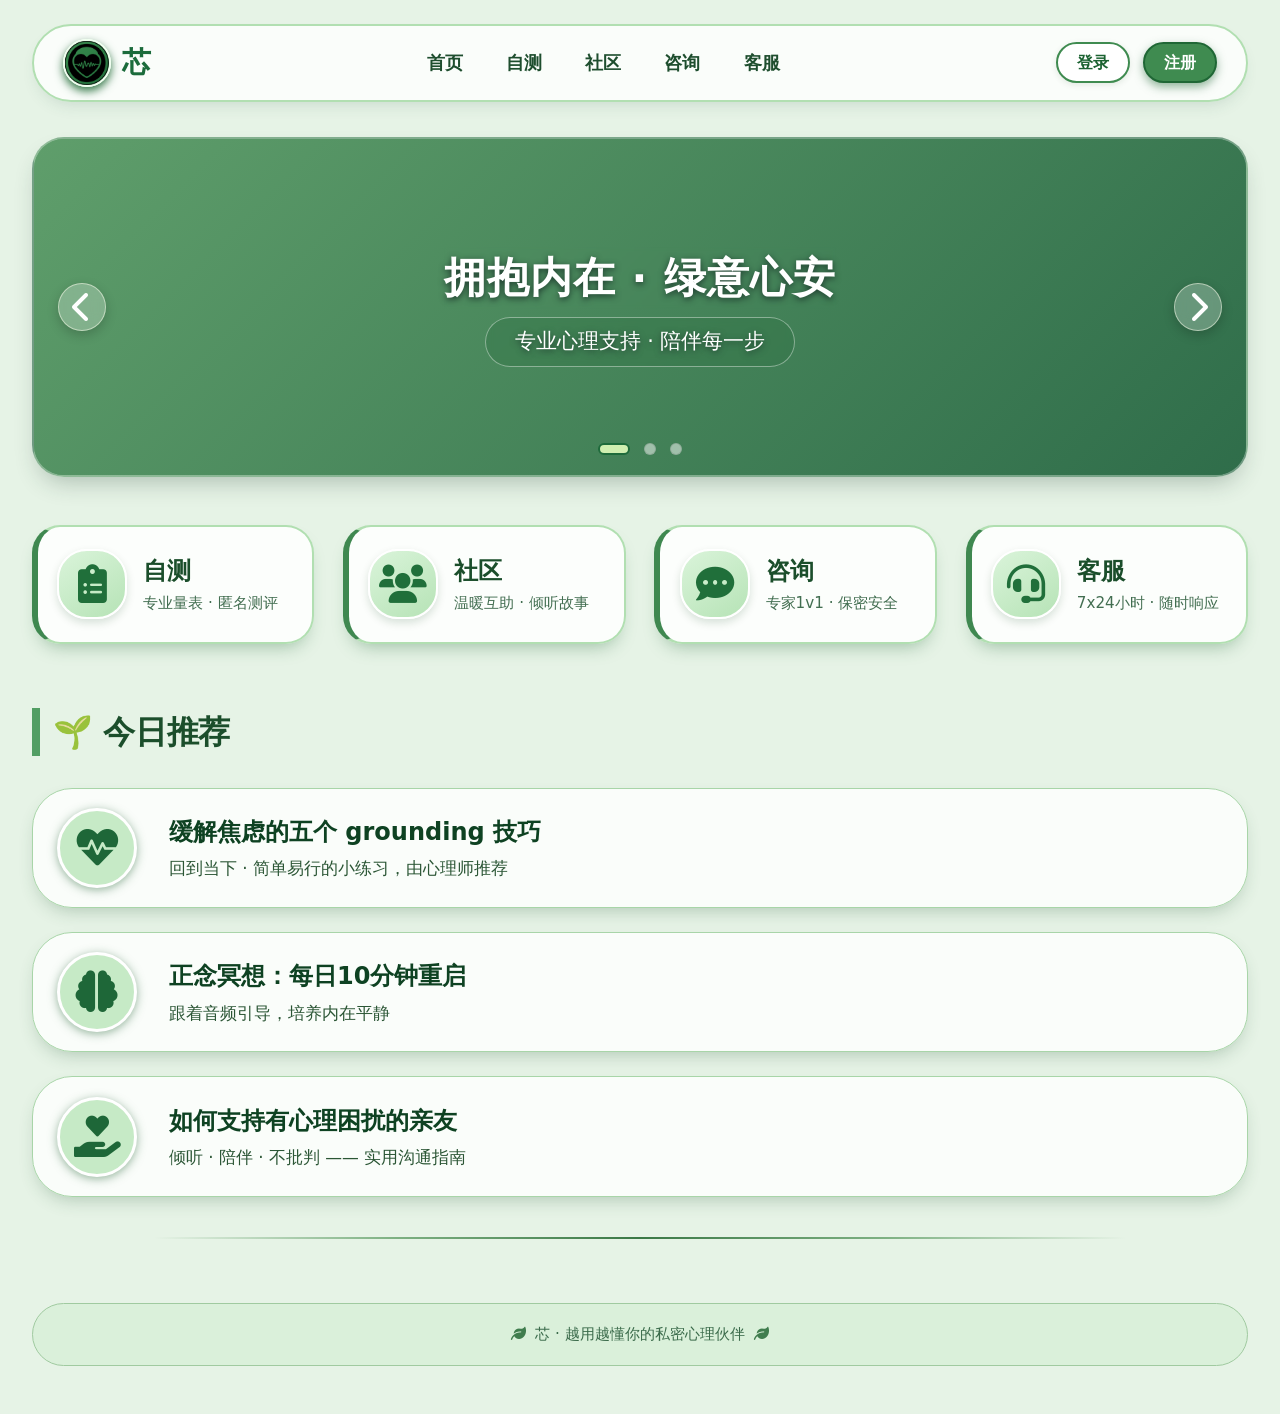
==== index.html @ 4ad2e1e2 "软编码管理主题色(css" ====
<!DOCTYPE html>
<html lang="zh">
<head>
    <meta charset="UTF-8">
    <meta name="viewport" content="width=device-width, initial-scale=1.0, maximum-scale=1.5, user-scalable=yes">
    <title>芯 · 心理 · 软编码版</title>
    <!-- Font Awesome 6 图标库 -->
    <link rel="icon" href="./icon/黑色单logo.svg" type="image/svg+xml">
    <link rel="stylesheet" href="https://cdnjs.cloudflare.com/ajax/libs/font-awesome/6.0.0-beta3/css/all.min.css">
    <style>
        /* ----- CSS 变量定义（主题色集中管理）----- */
        :root {
            /* 主色系 - 绿色主题 (所有颜色值保持原样) */
            --primary-dark: #2b6e3f;       /* 深绿 - 顶部栏背景 */
            --primary-dark-rgb: 43, 110, 63; /* 深绿 RGB 值，用于 rgba */
            --primary: #3f8b50;             /* 标准绿 - 按钮边框、左侧边框 */
            --primary-light: #b1dfb1;        /* 浅绿 - 边框、图标渐变亮色 */
            --primary-lighter: #7fb482;      /* 更浅绿 - 顶部栏边框 */
            --bg-light: #e6f3e6;             /* 背景浅绿 */
            --text-dark: #1e3a2e;            /* 深绿文字 */
            --text-medium: #1b4e2b;           /* 中深绿 - 标题等 */
            --text-light: #2e5e3e;            /* 稍浅绿 - 描述文字 */
            --accent: #3f8850;                 /* 强调色 - 卡片左边框 */
            --hover-bg: #c3e6c3;               /* 悬停背景色 */
            --hover-border: #2b7340;            /* 悬停边框 */
            --shadow-color: #2f5a4b;            /* 阴影主色 (用于阴影) */

            /* 渐变专用色 */
            --gradient-start: #3a8b4f;          /* logo 图标渐变起始 */
            --gradient-end: #206f3a;             /* logo 图标渐变结束 */
            --gradient-light-start: #daf4da;      /* 图标背景渐变起始 */
            --gradient-light-end: #b6e3b6;        /* 图标背景渐变结束 */
            --carousel-start: #5f9e6b;            /* 轮播图渐变起始 */
            --carousel-end: #2f6d4a;              /* 轮播图渐变结束 */

            /* 其他元素专用色 */
            --dot-active-bg: #d0efb1;             /* 轮播指示点激活背景 */
            --dot-active-border: #1e6b3b;          /* 轮播指示点激活边框 */
            --section-title-border: #529e64;       /* 标题左侧边框 */
            --recommend-border: #a8d5a8;           /* 推荐项边框 */
            --recommend-hover-border: #529e64;     /* 推荐项悬停边框 */
            --recommend-icon-bg: #c6eac6;          /* 推荐图标背景 */
            --recommend-icon-color: #1e6738;       /* 推荐图标颜色 */
            --footer-bg: #daf0da;                   /* 页脚背景 */
            --footer-border: #a0caa0;                /* 页脚边框 */
            --footer-text: #3b6b4b;                   /* 页脚文字 */
            --decor-mid: #7db082;                      /* 装饰线中间色 */
            --decor-dark: #3b7846;                     /* 装饰线深色 */

            /* 中性色（也可变量化，方便统一调整） */
            --white: #ffffff;
            --white-transparent: rgba(255, 255, 255, 0.8);
            --black-transparent: rgba(0, 0, 0, 0.1);
        }

        * {
            margin: 0;
            padding: 0;
            box-sizing: border-box;
            font-family: system-ui, -apple-system, 'Segoe UI', Roboto, 'Helvetica Neue', 'Noto Sans', sans-serif;
        }

        body {
            background-color: var(--bg-light);
            color: var(--text-dark);
            line-height: 1.5;
        }

        .container {
            max-width: 1280px;
            margin: 0 auto;
            padding: 1.5rem 2rem 3rem;
        }

        /* ----- 顶部栏 (深绿色) ----- */
        .top-bar {
            display: flex;
            flex-wrap: wrap;
            justify-content: space-between;
            align-items: center;
            background: var(--primary-dark);
            color: #f0ffe0;   /* 浅色文字保持不变（可定义为变量，但非必须） */
            padding: 0.5rem 1.8rem;
            border-radius: 40px;
            margin-bottom: 0.8rem;
            font-size: 0.95rem;
            border: 1px solid var(--primary-lighter);
            box-shadow: 0 4px 8px rgba(var(--primary-dark-rgb), 0.2);
        }

        .top-bar a {
            color: #f0ffe0;
            text-decoration: none;
            margin-left: 1rem;
            transition: color 0.2s;
            white-space: nowrap;
        }

        .top-bar a:hover {
            color: #ffefc0;   /* 暖色点缀保持不变 */
            text-decoration: underline;
        }

        .top-bar i {
            margin-right: 0.3rem;
            font-size: 1rem;
        }

        .top-bar .divider {
            margin: 0 0.8rem;
            color: #a8d5a8;    /* 也可提取变量，但只有一处使用，暂时保留 */
            opacity: 0.7;
        }

        .top-bar-left, .top-bar-right {
            display: flex;
            align-items: center;
            flex-wrap: wrap;
            gap: 0.2rem;
        }

        /* ----- 主站点页头 (带Logo、导航、按钮) ----- */
        .site-header {
            display: flex;
            flex-wrap: wrap;
            align-items: center;
            justify-content: space-between;
            background: var(--white-transparent);
            backdrop-filter: blur(10px);
            -webkit-backdrop-filter: blur(10px);
            padding: 0.8rem 1.8rem;
            border-radius: 60px;
            margin-bottom: 2.2rem;
            border: 2px solid var(--primary-light);
            box-shadow: 0 8px 18px -8px rgba(47, 90, 75, 0.2); /* 手动调整近似值，也可用变量，但较复杂 */
        }

        .logo-area {
            display: flex;
            align-items: center;
            gap: 0.4rem;
            font-size: 1.8rem;
            font-weight: 700;
            color: #1b6b3b;   /* 深绿，可以提取但只有一处，暂时保留 */
            text-decoration: none;
        }

        .logo-icon {
            background: linear-gradient(145deg, var(--gradient-start), var(--gradient-end));
            color: var(--white);
            width: 48px;
            height: 48px;
            border-radius: 50%;
            display: flex;
            align-items: center;
            justify-content: center;
            font-size: 2rem;
            box-shadow: 0 4px 10px #2d7241; /* 阴影颜色独立，保留 */
            border: 2px solid #efffef;        /* 浅绿边框，保留 */
        }

        .logo-text {
            letter-spacing: -0.5px;
            margin-left: 5px;
        }

        .main-nav ul {
            display: flex;
            flex-wrap: wrap;
            gap: 0.6rem 1.5rem;
            list-style: none;
            align-items: center;
        }

        .main-nav a {
            text-decoration: none;
            color: #1e4e2e;    /* 深绿文字，可提取但独立 */
            font-weight: 600;
            font-size: 1.15rem;
            padding: 0.3rem 0.6rem;
            border-radius: 30px;
            transition: all 0.2s;
            white-space: nowrap;
        }

        .main-nav a:hover {
            background-color: var(--hover-bg);
            color: #0c3b1f;    /* 更深绿，保留 */
        }

        .auth-buttons {
            display: flex;
            gap: 0.8rem;
            align-items: center;
        }

        .btn-login {
            background-color: var(--white);
            border: 2px solid var(--primary);
            color: #1b6231;   /* 深绿文字 */
            padding: 0.4rem 1.2rem;
            border-radius: 40px;
            font-weight: 600;
            font-size: 1rem;
            transition: 0.15s;
            text-decoration: none;
            white-space: nowrap;
            box-shadow: 0 2px 6px rgba(0,60,0,0.1);
        }

        .btn-login:hover {
            background-color: #ebffeb;  /* 极浅绿，保留 */
            border-color: #206f3a;       /* 深绿边框 */
            transform: scale(1.02);
        }

        .btn-signup {
            background-color: var(--primary);
            border: 2px solid #1f6735;   /* 深绿边框 */
            color: var(--white);
            padding: 0.4rem 1.2rem;
            border-radius: 40px;
            font-weight: 600;
            font-size: 1rem;
            transition: 0.15s;
            text-decoration: none;
            white-space: nowrap;
            box-shadow: 0 4px 10px rgba(37, 107, 57, 0.5);
        }

        .btn-signup:hover {
            background-color: #479e5d;   /* 稍亮绿 */
            border-color: #125a28;        /* 更深绿 */
        }

        /* ----- 轮播图 ----- */
        .carousel {
            position: relative;
            width: 100%;
            height: 340px;
            background: linear-gradient(135deg, var(--carousel-start), var(--carousel-end));
            border-radius: 32px;
            overflow: hidden;
            box-shadow: 0 12px 24px -8px rgba(30, 58, 46, 0.3);
            margin-bottom: 3rem;
            border: 2px solid rgba(255, 255, 255, 0.3);
        }

        .carousel-slide {
            display: flex;
            flex-direction: column;
            align-items: center;
            justify-content: center;
            height: 100%;
            color: var(--white);
            text-shadow: 0 2px 6px var(--text-dark);
            padding: 2rem;
            background: radial-gradient(circle at 20% 40%, rgba(255,255,240,0.15) 0%, transparent 50%);
        }

        .carousel-slide h2 {
            font-size: 2.6rem;
            font-weight: 600;
            letter-spacing: 1px;
            margin-bottom: 0.5rem;
            backdrop-filter: blur(2px);
        }

        .carousel-slide p {
            font-size: 1.3rem;
            max-width: 70%;
            text-align: center;
            background-color: rgba(var(--primary-dark-rgb), 0.3);
            padding: 0.5rem 1.8rem;
            border-radius: 60px;
            backdrop-filter: blur(4px);
            border: 1px solid rgba(255, 255, 255, 0.4);
        }

        .carousel-arrow {
            position: absolute;
            top: 50%;
            transform: translateY(-50%);
            width: 48px;
            height: 48px;
            background-color: rgba(255, 255, 255, 0.25);
            backdrop-filter: blur(8px);
            border-radius: 50%;
            display: flex;
            align-items: center;
            justify-content: center;
            font-size: 2rem;
            color: var(--white);
            cursor: pointer;
            border: 1px solid rgba(255,255,240,0.5);
            transition: 0.2s;
            box-shadow: 0 4px 12px rgba(0, 0, 0, 0.2);
            z-index: 5;
        }

        .carousel-arrow-left { left: 24px; }
        .carousel-arrow-right { right: 24px; }

        .carousel-dots {
            position: absolute;
            bottom: 20px;
            left: 50%;
            transform: translateX(-50%);
            display: flex;
            gap: 14px;
            z-index: 5;
        }

        .dot {
            width: 12px;
            height: 12px;
            background-color: rgba(255, 255, 255, 0.5);
            border-radius: 20px;
            transition: 0.2s;
            border: 1px solid var(--black-transparent);
        }

        .dot.active {
            background-color: var(--white);
            width: 32px;
            background-color: var(--dot-active-bg);
            border: 2px solid var(--dot-active-border);
        }

        /* ----- 四大功能模块 ----- */
        .modules-grid {
            display: grid;
            grid-template-columns: repeat(4, 1fr);
            gap: 1.8rem;
            margin: 2.8rem 0 4rem;
        }

        .module-card {
            display: flex;
            align-items: center;
            background-color: rgba(255, 255, 255, 0.85); /* 近似 #ffffffda */
            backdrop-filter: blur(2px);
            padding: 1.4rem 1rem 1.4rem 1.2rem;
            border-radius: 28px;
            text-decoration: none;
            color: var(--text-dark);
            border: 2px solid var(--primary-light);
            box-shadow: 0 10px 18px -8px rgba(var(--primary-dark-rgb), 0.4);
            transition: all 0.2s ease;
            height: 100%;
            border-left: 6px solid var(--accent);
        }

        .module-card:hover {
            transform: translateY(-4px);
            background-color: var(--white);
            border-color: var(--hover-border);
            box-shadow: 0 20px 25px -10px rgba(35, 80, 58, 0.8);
        }

        .module-icon {
            flex-shrink: 0;
            width: 70px;
            height: 70px;
            background: linear-gradient(145deg, var(--gradient-light-start), var(--gradient-light-end));
            border-radius: 30px;
            display: flex;
            align-items: center;
            justify-content: center;
            margin-right: 1rem;
            font-size: 2.4rem;
            color: var(--gradient-end);
            border: 2px solid var(--white);
            box-shadow: 0 4px 8px rgba(0, 60, 20, 0.15);
        }

        .module-text h3 {
            font-size: 1.5rem;
            font-weight: 700;
            margin-bottom: 0.2rem;
            color: var(--text-medium);
        }

        .module-text p {
            font-size: 0.95rem;
            color: var(--text-light);
            opacity: 0.9;
            font-weight: 500;
        }

        /* ----- 推荐内容区域 ----- */
        .recommend-section {
            margin-top: 3.5rem;
        }

        .section-title {
            font-size: 2rem;
            font-weight: 600;
            color: var(--text-medium);
            padding-left: 0.8rem;
            border-left: 8px solid var(--section-title-border);
            margin-bottom: 2rem;
            letter-spacing: -0.3px;
        }

        .recommend-list {
            display: flex;
            flex-direction: column;
            gap: 1.5rem;
        }

        .recommend-item {
            display: flex;
            align-items: center;
            background: rgba(255, 255, 255, 0.8);
            backdrop-filter: blur(4px);
            border-radius: 40px;
            padding: 1.2rem 2rem 1.2rem 1.5rem;
            border: 1px solid var(--recommend-border);
            box-shadow: 0 8px 18px -6px rgba(43, 93, 59, 0.3);
            transition: 0.15s;
            cursor: default;
        }

        .recommend-item:hover {
            background: var(--white);
            border-color: var(--recommend-hover-border);
            box-shadow: 0 12px 22px -8px rgba(37, 99, 59, 0.5);
        }

        .recommend-icon {
            flex-shrink: 0;
            width: 80px;
            height: 80px;
            background: var(--recommend-icon-bg);
            border-radius: 40px;
            display: flex;
            align-items: center;
            justify-content: center;
            margin-right: 2rem;
            font-size: 2.6rem;
            color: var(--recommend-icon-color);
            border: 3px solid var(--white);
            box-shadow: 0 2px 10px rgba(46, 107, 62, 0.5);
        }

        .recommend-content {
            flex: 1;
        }

        .recommend-content h4 {
            font-size: 1.5rem;
            font-weight: 650;
            color: #0e4222;   /* 深绿，可提取但仅此处，保留 */
            margin-bottom: 0.4rem;
        }

        .recommend-content p {
            font-size: 1.05rem;
            color: #2b5635;   /* 中绿，保留 */
            max-width: 800px;
        }

        .green-decor {
            height: 2px;
            background: linear-gradient(90deg, transparent, var(--decor-mid), var(--decor-dark), var(--decor-mid), transparent);
            width: 80%;
            margin: 2.5rem auto 1rem;
            border-radius: 4px;
        }

        .footer-note {
            margin-top: 4rem;
            text-align: center;
            color: var(--footer-text);
            font-weight: 500;
            background: var(--footer-bg);
            padding: 1.2rem;
            border-radius: 60px;
            font-size: 0.95rem;
            border: 1px solid var(--footer-border);
        }

        .footer-note i {
            color: #407d4e;   /* 中绿，保留 */
            margin: 0 4px;
        }

        /* 轮播图多图切换样式（变量化） */
        .carousel {
            position: relative;
            width: 100%;
            height: 340px;
            border-radius: 32px;
            overflow: hidden;
            box-shadow: 0 12px 24px -8px rgba(30, 58, 46, 0.3);
            margin-bottom: 3rem;
            border: 2px solid rgba(255, 255, 255, 0.3);
        }

        .carousel-slides {
            position: relative;
            width: 100%;
            height: 100%;
        }

        .carousel-slide {
            position: absolute;
            top: 0;
            left: 0;
            width: 100%;
            height: 100%;
            opacity: 0;
            visibility: hidden;
            transition: opacity 0.6s ease-in-out, visibility 0.6s;
            display: flex;
            flex-direction: column;
            align-items: center;
            justify-content: center;
            color: var(--white);
            text-shadow: 0 2px 6px var(--text-dark);
            padding: 2rem;
            background: radial-gradient(circle at 20% 40%, rgba(255,255,240,0.15) 0%, transparent 50%);
            background: linear-gradient(135deg, var(--carousel-start), var(--carousel-end));
        }

        .carousel-slide.active {
            opacity: 1;
            visibility: visible;
            z-index: 1;
        }

        .carousel-arrow, .carousel-dots {
            z-index: 10;
        }

        /* 响应式调整（不变） */
        @media (max-width: 1000px) {
            .modules-grid {
                grid-template-columns: repeat(2, 1fr);
            }
            .carousel-slide h2 {
                font-size: 2.2rem;
            }
            .site-header {
                flex-direction: column;
                align-items: stretch;
                gap: 0.8rem;
            }
            .logo-area {
                justify-content: center;
            }
            .main-nav ul {
                justify-content: center;
            }
            .auth-buttons {
                justify-content: center;
            }
        }

        @media (max-width: 700px) {
            .top-bar {
                flex-direction: column;
                gap: 0.5rem;
                text-align: center;
                padding: 0.8rem 1rem;
            }
            .top-bar-left, .top-bar-right {
                justify-content: center;
            }
            .top-bar a {
                margin: 0 0.5rem;
            }
        }

        @media (max-width: 650px) {
            .container {
                padding: 1rem 1rem 2rem;
            }
            .modules-grid {
                grid-template-columns: 1fr;
            }
            .carousel {
                height: 260px;
            }
            .carousel-slide h2 {
                font-size: 1.8rem;
            }
            .carousel-slide p {
                font-size: 1rem;
                max-width: 90%;
            }
            .carousel-arrow {
                width: 36px;
                height: 36px;
                font-size: 1.5rem;
            }
            .recommend-item {
                flex-direction: column;
                text-align: center;
                padding: 1.8rem 1rem;
            }
            .recommend-icon {
                margin-right: 0;
                margin-bottom: 1rem;
            }
            .module-card {
                padding: 1rem;
            }
            .module-icon {
                width: 60px;
                height: 60px;
                font-size: 2rem;
            }
        }
    </style>
</head>
<body>
    <div class="container">
        <!-- 主站点页头 (Logo、导航、登录) -->
        <header class="site-header">
            <a href="#" class="logo-area">
                <span class="logo-icon">
                    <img src="./icon/黑色单logo.svg" alt="芯·心理 Logo" style="width: 100%; height: 100%; object-fit: contain;">
                </span>
                <span class="logo-text">芯</span>
            </a>
            <nav class="main-nav">
                <ul>
                    <li><a href="#">首页</a></li>
                    <li><a href="#">自测</a></li>
                    <li><a href="#">社区</a></li>
                    <li><a href="#">咨询</a></li>
                    <li><a href="#">客服</a></li>
                </ul>
            </nav>
            <div class="auth-buttons">
                <a href="auth.html?mode=login" class="btn-login">登录</a>
                <a href="auth.html?mode=register" class="btn-signup">注册</a>
            </div>
        </header>

        <!-- 轮播图区域 -->
        <section class="carousel" aria-label="心理健康轮播图">
            <div class="carousel-arrow carousel-arrow-left" id="prevSlide">
                <i class="fas fa-chevron-left"></i>
            </div>
            <div class="carousel-arrow carousel-arrow-right" id="nextSlide">
                <i class="fas fa-chevron-right"></i>
            </div>

            <div class="carousel-slides">
                <div class="carousel-slide active">
                    <h2>拥抱内在 · 绿意心安</h2>
                    <p>专业心理支持 · 陪伴每一步</p>
                </div>
                <div class="carousel-slide">
                    <h2>倾听内心声音</h2>
                    <p>从这里开始自我关怀</p>
                </div>
                <div class="carousel-slide">
                    <h2>24小时陪伴</h2>
                    <p>心理热线 · 随时守候</p>
                </div>
            </div>

            <div class="carousel-dots">
                <span class="dot active" data-index="0"></span>
                <span class="dot" data-index="1"></span>
                <span class="dot" data-index="2"></span>
            </div>
        </section>

        <!-- 四大功能模块 -->
        <section class="modules-grid" aria-label="主要功能模块">
            <a href="#" class="module-card" aria-label="心理自测">
                <div class="module-icon"><i class="fas fa-clipboard-list"></i></div>
                <div class="module-text">
                    <h3>自测</h3>
                    <p>专业量表 · 匿名测评</p>
                </div>
            </a>
            <a href="community.html" class="module-card" aria-label="交流社区">
                <div class="module-icon"><i class="fas fa-users"></i></div>
                <div class="module-text">
                    <h3>社区</h3>
                    <p>温暖互助 · 倾听故事</p>
                </div>
            </a>
            <a href="consult.html" class="module-card" aria-label="心理咨询">
                <div class="module-icon"><i class="fas fa-comment-dots"></i></div>
                <div class="module-text">
                    <h3>咨询</h3>
                    <p>专家1v1 · 保密安全</p>
                </div>
            </a>
            <a href="#" class="module-card" aria-label="在线客服">
                <div class="module-icon"><i class="fas fa-headset"></i></div>
                <div class="module-text">
                    <h3>客服</h3>
                    <p>7x24小时 · 随时响应</p>
                </div>
            </a>
        </section>

        <!-- 推荐内容区域 -->
        <section class="recommend-section">
            <h2 class="section-title">🌱 今日推荐</h2>
            <div class="recommend-list">
                <div class="recommend-item">
                    <div class="recommend-icon"><i class="fas fa-heart-pulse"></i></div>
                    <div class="recommend-content">
                        <h4>缓解焦虑的五个 grounding 技巧</h4>
                        <p>回到当下 · 简单易行的小练习，由心理师推荐</p>
                    </div>
                </div>
                <div class="recommend-item">
                    <div class="recommend-icon"><i class="fas fa-brain"></i></div>
                    <div class="recommend-content">
                        <h4>正念冥想：每日10分钟重启</h4>
                        <p>跟着音频引导，培养内在平静</p>
                    </div>
                </div>
                <div class="recommend-item">
                    <div class="recommend-icon"><i class="fas fa-hand-holding-heart"></i></div>
                    <div class="recommend-content">
                        <h4>如何支持有心理困扰的亲友</h4>
                        <p>倾听 · 陪伴 · 不批判 —— 实用沟通指南</p>
                    </div>
                </div>
            </div>
        </section>
        <div class="green-decor"></div>
        <footer class="footer-note">
            <i class="fas fa-leaf"></i> 芯 · 越用越懂你的私密心理伙伴 <i class="fas fa-leaf"></i>
        </footer>
    </div>

    <!-- 轮播交互 JavaScript (保持不变) -->
    <script>
        (function() {
            const slides = document.querySelectorAll('.carousel-slide');
            const dots = document.querySelectorAll('.dot');
            const prevBtn = document.getElementById('prevSlide');
            const nextBtn = document.getElementById('nextSlide');
            let currentIndex = 0;
            let intervalId;

            function showSlide(index) {
                if (index < 0) index = slides.length - 1;
                if (index >= slides.length) index = 0;

                slides.forEach((slide, i) => {
                    slide.classList.toggle('active', i === index);
                });
                dots.forEach((dot, i) => {
                    dot.classList.toggle('active', i === index);
                });
                currentIndex = index;
            }

            function nextSlide() {
                showSlide(currentIndex + 1);
            }

            function prevSlide() {
                showSlide(currentIndex - 1);
            }

            function startAutoPlay() {
                intervalId = setInterval(nextSlide, 4000);
            }

            function stopAutoPlay() {
                clearInterval(intervalId);
            }

            prevBtn.addEventListener('click', () => {
                prevSlide();
                stopAutoPlay();
                startAutoPlay();
            });
            nextBtn.addEventListener('click', () => {
                nextSlide();
                stopAutoPlay();
                startAutoPlay();
            });

            dots.forEach((dot, idx) => {
                dot.addEventListener('click', () => {
                    showSlide(idx);
                    stopAutoPlay();
                    startAutoPlay();
                });
            });

            const carousel = document.querySelector('.carousel');
            carousel.addEventListener('mouseenter', stopAutoPlay);
            carousel.addEventListener('mouseleave', startAutoPlay);

            startAutoPlay();
        })();
    </script>
</body>
</html>
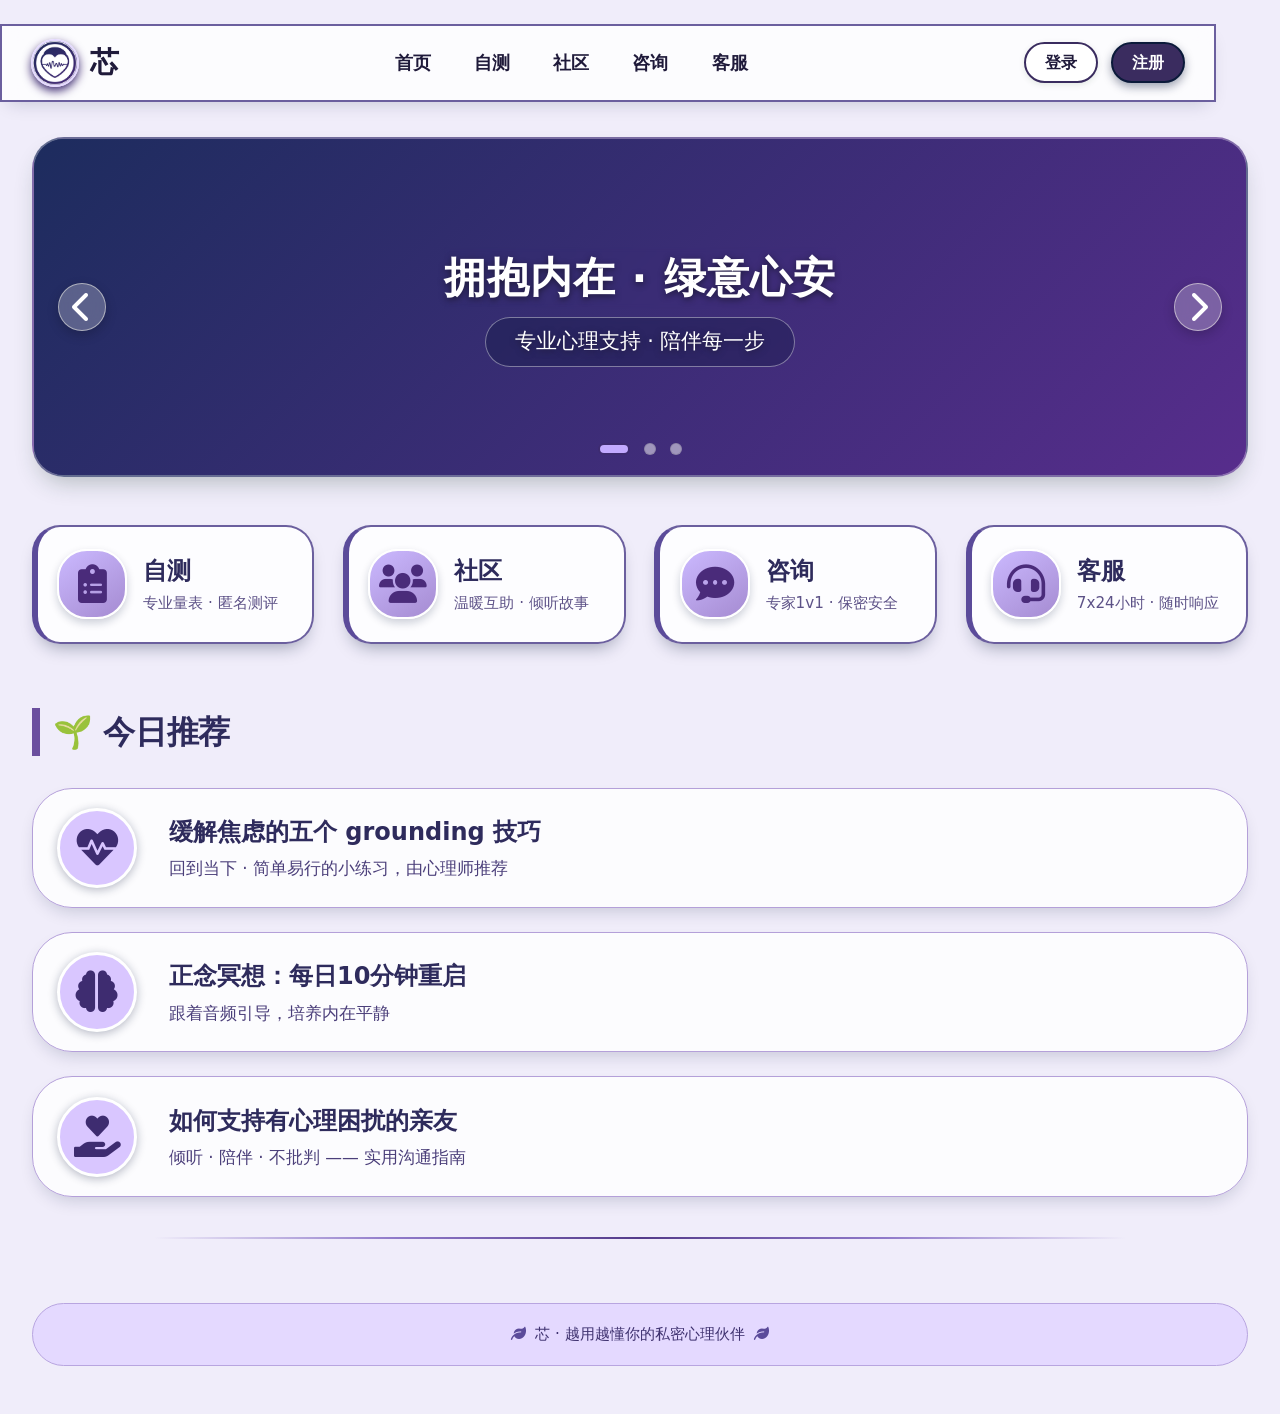
==== commit fd0fc476: "登录注册页面的完善+首页的完成" ====
--- a/index.html
+++ b/index.html
@@ -3,617 +3,11 @@
 <head>
     <meta charset="UTF-8">
     <meta name="viewport" content="width=device-width, initial-scale=1.0, maximum-scale=1.5, user-scalable=yes">
-    <title>芯 · 心理 · 软编码版</title>
+    <title>芯 · 心理</title>
     <!-- Font Awesome 6 图标库 -->
     <link rel="icon" href="./icon/黑色单logo.svg" type="image/svg+xml">
     <link rel="stylesheet" href="https://cdnjs.cloudflare.com/ajax/libs/font-awesome/6.0.0-beta3/css/all.min.css">
-    <style>
-        /* ----- CSS 变量定义（主题色集中管理）----- */
-        :root {
-            /* 主色系 - 绿色主题 (所有颜色值保持原样) */
-            --primary-dark: #2b6e3f;       /* 深绿 - 顶部栏背景 */
-            --primary-dark-rgb: 43, 110, 63; /* 深绿 RGB 值，用于 rgba */
-            --primary: #3f8b50;             /* 标准绿 - 按钮边框、左侧边框 */
-            --primary-light: #b1dfb1;        /* 浅绿 - 边框、图标渐变亮色 */
-            --primary-lighter: #7fb482;      /* 更浅绿 - 顶部栏边框 */
-            --bg-light: #e6f3e6;             /* 背景浅绿 */
-            --text-dark: #1e3a2e;            /* 深绿文字 */
-            --text-medium: #1b4e2b;           /* 中深绿 - 标题等 */
-            --text-light: #2e5e3e;            /* 稍浅绿 - 描述文字 */
-            --accent: #3f8850;                 /* 强调色 - 卡片左边框 */
-            --hover-bg: #c3e6c3;               /* 悬停背景色 */
-            --hover-border: #2b7340;            /* 悬停边框 */
-            --shadow-color: #2f5a4b;            /* 阴影主色 (用于阴影) */
-
-            /* 渐变专用色 */
-            --gradient-start: #3a8b4f;          /* logo 图标渐变起始 */
-            --gradient-end: #206f3a;             /* logo 图标渐变结束 */
-            --gradient-light-start: #daf4da;      /* 图标背景渐变起始 */
-            --gradient-light-end: #b6e3b6;        /* 图标背景渐变结束 */
-            --carousel-start: #5f9e6b;            /* 轮播图渐变起始 */
-            --carousel-end: #2f6d4a;              /* 轮播图渐变结束 */
-
-            /* 其他元素专用色 */
-            --dot-active-bg: #d0efb1;             /* 轮播指示点激活背景 */
-            --dot-active-border: #1e6b3b;          /* 轮播指示点激活边框 */
-            --section-title-border: #529e64;       /* 标题左侧边框 */
-            --recommend-border: #a8d5a8;           /* 推荐项边框 */
-            --recommend-hover-border: #529e64;     /* 推荐项悬停边框 */
-            --recommend-icon-bg: #c6eac6;          /* 推荐图标背景 */
-            --recommend-icon-color: #1e6738;       /* 推荐图标颜色 */
-            --footer-bg: #daf0da;                   /* 页脚背景 */
-            --footer-border: #a0caa0;                /* 页脚边框 */
-            --footer-text: #3b6b4b;                   /* 页脚文字 */
-            --decor-mid: #7db082;                      /* 装饰线中间色 */
-            --decor-dark: #3b7846;                     /* 装饰线深色 */
-
-            /* 中性色（也可变量化，方便统一调整） */
-            --white: #ffffff;
-            --white-transparent: rgba(255, 255, 255, 0.8);
-            --black-transparent: rgba(0, 0, 0, 0.1);
-        }
-
-        * {
-            margin: 0;
-            padding: 0;
-            box-sizing: border-box;
-            font-family: system-ui, -apple-system, 'Segoe UI', Roboto, 'Helvetica Neue', 'Noto Sans', sans-serif;
-        }
-
-        body {
-            background-color: var(--bg-light);
-            color: var(--text-dark);
-            line-height: 1.5;
-        }
-
-        .container {
-            max-width: 1280px;
-            margin: 0 auto;
-            padding: 1.5rem 2rem 3rem;
-        }
-
-        /* ----- 顶部栏 (深绿色) ----- */
-        .top-bar {
-            display: flex;
-            flex-wrap: wrap;
-            justify-content: space-between;
-            align-items: center;
-            background: var(--primary-dark);
-            color: #f0ffe0;   /* 浅色文字保持不变（可定义为变量，但非必须） */
-            padding: 0.5rem 1.8rem;
-            border-radius: 40px;
-            margin-bottom: 0.8rem;
-            font-size: 0.95rem;
-            border: 1px solid var(--primary-lighter);
-            box-shadow: 0 4px 8px rgba(var(--primary-dark-rgb), 0.2);
-        }
-
-        .top-bar a {
-            color: #f0ffe0;
-            text-decoration: none;
-            margin-left: 1rem;
-            transition: color 0.2s;
-            white-space: nowrap;
-        }
-
-        .top-bar a:hover {
-            color: #ffefc0;   /* 暖色点缀保持不变 */
-            text-decoration: underline;
-        }
-
-        .top-bar i {
-            margin-right: 0.3rem;
-            font-size: 1rem;
-        }
-
-        .top-bar .divider {
-            margin: 0 0.8rem;
-            color: #a8d5a8;    /* 也可提取变量，但只有一处使用，暂时保留 */
-            opacity: 0.7;
-        }
-
-        .top-bar-left, .top-bar-right {
-            display: flex;
-            align-items: center;
-            flex-wrap: wrap;
-            gap: 0.2rem;
-        }
-
-        /* ----- 主站点页头 (带Logo、导航、按钮) ----- */
-        .site-header {
-            display: flex;
-            flex-wrap: wrap;
-            align-items: center;
-            justify-content: space-between;
-            background: var(--white-transparent);
-            backdrop-filter: blur(10px);
-            -webkit-backdrop-filter: blur(10px);
-            padding: 0.8rem 1.8rem;
-            border-radius: 60px;
-            margin-bottom: 2.2rem;
-            border: 2px solid var(--primary-light);
-            box-shadow: 0 8px 18px -8px rgba(47, 90, 75, 0.2); /* 手动调整近似值，也可用变量，但较复杂 */
-        }
-
-        .logo-area {
-            display: flex;
-            align-items: center;
-            gap: 0.4rem;
-            font-size: 1.8rem;
-            font-weight: 700;
-            color: #1b6b3b;   /* 深绿，可以提取但只有一处，暂时保留 */
-            text-decoration: none;
-        }
-
-        .logo-icon {
-            background: linear-gradient(145deg, var(--gradient-start), var(--gradient-end));
-            color: var(--white);
-            width: 48px;
-            height: 48px;
-            border-radius: 50%;
-            display: flex;
-            align-items: center;
-            justify-content: center;
-            font-size: 2rem;
-            box-shadow: 0 4px 10px #2d7241; /* 阴影颜色独立，保留 */
-            border: 2px solid #efffef;        /* 浅绿边框，保留 */
-        }
-
-        .logo-text {
-            letter-spacing: -0.5px;
-            margin-left: 5px;
-        }
-
-        .main-nav ul {
-            display: flex;
-            flex-wrap: wrap;
-            gap: 0.6rem 1.5rem;
-            list-style: none;
-            align-items: center;
-        }
-
-        .main-nav a {
-            text-decoration: none;
-            color: #1e4e2e;    /* 深绿文字，可提取但独立 */
-            font-weight: 600;
-            font-size: 1.15rem;
-            padding: 0.3rem 0.6rem;
-            border-radius: 30px;
-            transition: all 0.2s;
-            white-space: nowrap;
-        }
-
-        .main-nav a:hover {
-            background-color: var(--hover-bg);
-            color: #0c3b1f;    /* 更深绿，保留 */
-        }
-
-        .auth-buttons {
-            display: flex;
-            gap: 0.8rem;
-            align-items: center;
-        }
-
-        .btn-login {
-            background-color: var(--white);
-            border: 2px solid var(--primary);
-            color: #1b6231;   /* 深绿文字 */
-            padding: 0.4rem 1.2rem;
-            border-radius: 40px;
-            font-weight: 600;
-            font-size: 1rem;
-            transition: 0.15s;
-            text-decoration: none;
-            white-space: nowrap;
-            box-shadow: 0 2px 6px rgba(0,60,0,0.1);
-        }
-
-        .btn-login:hover {
-            background-color: #ebffeb;  /* 极浅绿，保留 */
-            border-color: #206f3a;       /* 深绿边框 */
-            transform: scale(1.02);
-        }
-
-        .btn-signup {
-            background-color: var(--primary);
-            border: 2px solid #1f6735;   /* 深绿边框 */
-            color: var(--white);
-            padding: 0.4rem 1.2rem;
-            border-radius: 40px;
-            font-weight: 600;
-            font-size: 1rem;
-            transition: 0.15s;
-            text-decoration: none;
-            white-space: nowrap;
-            box-shadow: 0 4px 10px rgba(37, 107, 57, 0.5);
-        }
-
-        .btn-signup:hover {
-            background-color: #479e5d;   /* 稍亮绿 */
-            border-color: #125a28;        /* 更深绿 */
-        }
-
-        /* ----- 轮播图 ----- */
-        .carousel {
-            position: relative;
-            width: 100%;
-            height: 340px;
-            background: linear-gradient(135deg, var(--carousel-start), var(--carousel-end));
-            border-radius: 32px;
-            overflow: hidden;
-            box-shadow: 0 12px 24px -8px rgba(30, 58, 46, 0.3);
-            margin-bottom: 3rem;
-            border: 2px solid rgba(255, 255, 255, 0.3);
-        }
-
-        .carousel-slide {
-            display: flex;
-            flex-direction: column;
-            align-items: center;
-            justify-content: center;
-            height: 100%;
-            color: var(--white);
-            text-shadow: 0 2px 6px var(--text-dark);
-            padding: 2rem;
-            background: radial-gradient(circle at 20% 40%, rgba(255,255,240,0.15) 0%, transparent 50%);
-        }
-
-        .carousel-slide h2 {
-            font-size: 2.6rem;
-            font-weight: 600;
-            letter-spacing: 1px;
-            margin-bottom: 0.5rem;
-            backdrop-filter: blur(2px);
-        }
-
-        .carousel-slide p {
-            font-size: 1.3rem;
-            max-width: 70%;
-            text-align: center;
-            background-color: rgba(var(--primary-dark-rgb), 0.3);
-            padding: 0.5rem 1.8rem;
-            border-radius: 60px;
-            backdrop-filter: blur(4px);
-            border: 1px solid rgba(255, 255, 255, 0.4);
-        }
-
-        .carousel-arrow {
-            position: absolute;
-            top: 50%;
-            transform: translateY(-50%);
-            width: 48px;
-            height: 48px;
-            background-color: rgba(255, 255, 255, 0.25);
-            backdrop-filter: blur(8px);
-            border-radius: 50%;
-            display: flex;
-            align-items: center;
-            justify-content: center;
-            font-size: 2rem;
-            color: var(--white);
-            cursor: pointer;
-            border: 1px solid rgba(255,255,240,0.5);
-            transition: 0.2s;
-            box-shadow: 0 4px 12px rgba(0, 0, 0, 0.2);
-            z-index: 5;
-        }
-
-        .carousel-arrow-left { left: 24px; }
-        .carousel-arrow-right { right: 24px; }
-
-        .carousel-dots {
-            position: absolute;
-            bottom: 20px;
-            left: 50%;
-            transform: translateX(-50%);
-            display: flex;
-            gap: 14px;
-            z-index: 5;
-        }
-
-        .dot {
-            width: 12px;
-            height: 12px;
-            background-color: rgba(255, 255, 255, 0.5);
-            border-radius: 20px;
-            transition: 0.2s;
-            border: 1px solid var(--black-transparent);
-        }
-
-        .dot.active {
-            background-color: var(--white);
-            width: 32px;
-            background-color: var(--dot-active-bg);
-            border: 2px solid var(--dot-active-border);
-        }
-
-        /* ----- 四大功能模块 ----- */
-        .modules-grid {
-            display: grid;
-            grid-template-columns: repeat(4, 1fr);
-            gap: 1.8rem;
-            margin: 2.8rem 0 4rem;
-        }
-
-        .module-card {
-            display: flex;
-            align-items: center;
-            background-color: rgba(255, 255, 255, 0.85); /* 近似 #ffffffda */
-            backdrop-filter: blur(2px);
-            padding: 1.4rem 1rem 1.4rem 1.2rem;
-            border-radius: 28px;
-            text-decoration: none;
-            color: var(--text-dark);
-            border: 2px solid var(--primary-light);
-            box-shadow: 0 10px 18px -8px rgba(var(--primary-dark-rgb), 0.4);
-            transition: all 0.2s ease;
-            height: 100%;
-            border-left: 6px solid var(--accent);
-        }
-
-        .module-card:hover {
-            transform: translateY(-4px);
-            background-color: var(--white);
-            border-color: var(--hover-border);
-            box-shadow: 0 20px 25px -10px rgba(35, 80, 58, 0.8);
-        }
-
-        .module-icon {
-            flex-shrink: 0;
-            width: 70px;
-            height: 70px;
-            background: linear-gradient(145deg, var(--gradient-light-start), var(--gradient-light-end));
-            border-radius: 30px;
-            display: flex;
-            align-items: center;
-            justify-content: center;
-            margin-right: 1rem;
-            font-size: 2.4rem;
-            color: var(--gradient-end);
-            border: 2px solid var(--white);
-            box-shadow: 0 4px 8px rgba(0, 60, 20, 0.15);
-        }
-
-        .module-text h3 {
-            font-size: 1.5rem;
-            font-weight: 700;
-            margin-bottom: 0.2rem;
-            color: var(--text-medium);
-        }
-
-        .module-text p {
-            font-size: 0.95rem;
-            color: var(--text-light);
-            opacity: 0.9;
-            font-weight: 500;
-        }
-
-        /* ----- 推荐内容区域 ----- */
-        .recommend-section {
-            margin-top: 3.5rem;
-        }
-
-        .section-title {
-            font-size: 2rem;
-            font-weight: 600;
-            color: var(--text-medium);
-            padding-left: 0.8rem;
-            border-left: 8px solid var(--section-title-border);
-            margin-bottom: 2rem;
-            letter-spacing: -0.3px;
-        }
-
-        .recommend-list {
-            display: flex;
-            flex-direction: column;
-            gap: 1.5rem;
-        }
-
-        .recommend-item {
-            display: flex;
-            align-items: center;
-            background: rgba(255, 255, 255, 0.8);
-            backdrop-filter: blur(4px);
-            border-radius: 40px;
-            padding: 1.2rem 2rem 1.2rem 1.5rem;
-            border: 1px solid var(--recommend-border);
-            box-shadow: 0 8px 18px -6px rgba(43, 93, 59, 0.3);
-            transition: 0.15s;
-            cursor: default;
-        }
-
-        .recommend-item:hover {
-            background: var(--white);
-            border-color: var(--recommend-hover-border);
-            box-shadow: 0 12px 22px -8px rgba(37, 99, 59, 0.5);
-        }
-
-        .recommend-icon {
-            flex-shrink: 0;
-            width: 80px;
-            height: 80px;
-            background: var(--recommend-icon-bg);
-            border-radius: 40px;
-            display: flex;
-            align-items: center;
-            justify-content: center;
-            margin-right: 2rem;
-            font-size: 2.6rem;
-            color: var(--recommend-icon-color);
-            border: 3px solid var(--white);
-            box-shadow: 0 2px 10px rgba(46, 107, 62, 0.5);
-        }
-
-        .recommend-content {
-            flex: 1;
-        }
-
-        .recommend-content h4 {
-            font-size: 1.5rem;
-            font-weight: 650;
-            color: #0e4222;   /* 深绿，可提取但仅此处，保留 */
-            margin-bottom: 0.4rem;
-        }
-
-        .recommend-content p {
-            font-size: 1.05rem;
-            color: #2b5635;   /* 中绿，保留 */
-            max-width: 800px;
-        }
-
-        .green-decor {
-            height: 2px;
-            background: linear-gradient(90deg, transparent, var(--decor-mid), var(--decor-dark), var(--decor-mid), transparent);
-            width: 80%;
-            margin: 2.5rem auto 1rem;
-            border-radius: 4px;
-        }
-
-        .footer-note {
-            margin-top: 4rem;
-            text-align: center;
-            color: var(--footer-text);
-            font-weight: 500;
-            background: var(--footer-bg);
-            padding: 1.2rem;
-            border-radius: 60px;
-            font-size: 0.95rem;
-            border: 1px solid var(--footer-border);
-        }
-
-        .footer-note i {
-            color: #407d4e;   /* 中绿，保留 */
-            margin: 0 4px;
-        }
-
-        /* 轮播图多图切换样式（变量化） */
-        .carousel {
-            position: relative;
-            width: 100%;
-            height: 340px;
-            border-radius: 32px;
-            overflow: hidden;
-            box-shadow: 0 12px 24px -8px rgba(30, 58, 46, 0.3);
-            margin-bottom: 3rem;
-            border: 2px solid rgba(255, 255, 255, 0.3);
-        }
-
-        .carousel-slides {
-            position: relative;
-            width: 100%;
-            height: 100%;
-        }
-
-        .carousel-slide {
-            position: absolute;
-            top: 0;
-            left: 0;
-            width: 100%;
-            height: 100%;
-            opacity: 0;
-            visibility: hidden;
-            transition: opacity 0.6s ease-in-out, visibility 0.6s;
-            display: flex;
-            flex-direction: column;
-            align-items: center;
-            justify-content: center;
-            color: var(--white);
-            text-shadow: 0 2px 6px var(--text-dark);
-            padding: 2rem;
-            background: radial-gradient(circle at 20% 40%, rgba(255,255,240,0.15) 0%, transparent 50%);
-            background: linear-gradient(135deg, var(--carousel-start), var(--carousel-end));
-        }
-
-        .carousel-slide.active {
-            opacity: 1;
-            visibility: visible;
-            z-index: 1;
-        }
-
-        .carousel-arrow, .carousel-dots {
-            z-index: 10;
-        }
-
-        /* 响应式调整（不变） */
-        @media (max-width: 1000px) {
-            .modules-grid {
-                grid-template-columns: repeat(2, 1fr);
-            }
-            .carousel-slide h2 {
-                font-size: 2.2rem;
-            }
-            .site-header {
-                flex-direction: column;
-                align-items: stretch;
-                gap: 0.8rem;
-            }
-            .logo-area {
-                justify-content: center;
-            }
-            .main-nav ul {
-                justify-content: center;
-            }
-            .auth-buttons {
-                justify-content: center;
-            }
-        }
-
-        @media (max-width: 700px) {
-            .top-bar {
-                flex-direction: column;
-                gap: 0.5rem;
-                text-align: center;
-                padding: 0.8rem 1rem;
-            }
-            .top-bar-left, .top-bar-right {
-                justify-content: center;
-            }
-            .top-bar a {
-                margin: 0 0.5rem;
-            }
-        }
-
-        @media (max-width: 650px) {
-            .container {
-                padding: 1rem 1rem 2rem;
-            }
-            .modules-grid {
-                grid-template-columns: 1fr;
-            }
-            .carousel {
-                height: 260px;
-            }
-            .carousel-slide h2 {
-                font-size: 1.8rem;
-            }
-            .carousel-slide p {
-                font-size: 1rem;
-                max-width: 90%;
-            }
-            .carousel-arrow {
-                width: 36px;
-                height: 36px;
-                font-size: 1.5rem;
-            }
-            .recommend-item {
-                flex-direction: column;
-                text-align: center;
-                padding: 1.8rem 1rem;
-            }
-            .recommend-icon {
-                margin-right: 0;
-                margin-bottom: 1rem;
-            }
-            .module-card {
-                padding: 1rem;
-            }
-            .module-icon {
-                width: 60px;
-                height: 60px;
-                font-size: 2rem;
-            }
-        }
-    </style>
+    <link rel="stylesheet" href="css/main.css">
 </head>
 <body>
     <div class="container">
@@ -621,7 +15,7 @@
         <header class="site-header">
             <a href="#" class="logo-area">
                 <span class="logo-icon">
-                    <img src="./icon/黑色单logo.svg" alt="芯·心理 Logo" style="width: 100%; height: 100%; object-fit: contain;">
+                    <img src="./icon/白色单logo.svg" alt="芯·心理 Logo" style="width: 100%; height: 100%; object-fit: contain;">
                 </span>
                 <span class="logo-text">芯</span>
             </a>
--- a/css/main.css
+++ b/css/main.css
@@ -0,0 +1,613 @@
+
+        /* ----- CSS 变量定义（主题色集中管理）----- */
+        :root {
+    /* 主色系 - 深蓝到深紫渐变主题 */
+    --primary-dark: #0b1a3a;            /* 深蓝 - 顶部栏背景 */
+    --primary-dark-rgb: 11, 26, 58;     /* 深蓝 RGB 值，用于 rgba */
+    --primary: #3a2c5f;                 /* 深紫蓝 - 按钮边框、左侧边框 */
+    --primary-light: #6b5f9e;           /* 浅紫蓝 - 边框、图标渐变亮色 */
+    --primary-lighter: #8f7fc9;          /* 更浅紫 - 顶部栏边框 */
+    --bg-light: #f0edfa;                 /* 背景浅紫白 */
+    --text-dark: #1f1a3a;                /* 深蓝紫文字 */
+    --text-medium: #2e2b5c;              /* 中深蓝紫 - 标题等 */
+    --text-light: #4b3f7a;               /* 稍浅紫 - 描述文字 */
+    --accent: #5b4b9a;                   /* 强调色 - 卡片左边框 */
+    --hover-bg: #ded1ff;                  /* 悬停背景色 */
+    --hover-border: #413575;               /* 悬停边框 */
+    --shadow-color: #1b1540;               /* 阴影主色 */
+
+    /* 渐变专用色 */
+    --gradient-start: #1e2b5a;            /* logo 图标渐变起始 (深蓝) */
+    --gradient-end: #4a2b7a;              /* logo 图标渐变结束 (深紫) */
+    --gradient-light-start: #cbb9ff;       /* 图标背景渐变起始 (浅紫) */
+    --gradient-light-end: #a58bd1;         /* 图标背景渐变结束 (中紫) */
+    --carousel-start: #1d2c5e;             /* 轮播图渐变起始 (深蓝) */
+    --carousel-end: #572d8c;               /* 轮播图渐变结束 (深紫) */
+
+    /* 其他元素专用色 */
+    --dot-active-bg: #c2aaff;              /* 轮播指示点激活背景 */
+    --dot-active-border: #3e2c70;           /* 轮播指示点激活边框 */
+    --section-title-border: #6b4f9e;        /* 标题左侧边框 */
+    --recommend-border: #b4a0d9;            /* 推荐项边框 */
+    --recommend-hover-border: #7b64b0;      /* 推荐项悬停边框 */
+    --recommend-icon-bg: #d9c6ff;           /* 推荐图标背景 */
+    --recommend-icon-color: #3e2c70;        /* 推荐图标颜色 */
+    --footer-bg: #e4d9ff;                   /* 页脚背景 */
+    --footer-border: #b8a5e0;                /* 页脚边框 */
+    --footer-text: #3f3270;                  /* 页脚文字 */
+    --decor-mid: #8f79c9;                     /* 装饰线中间色 */
+    --decor-dark: #543b8a;                    /* 装饰线深色 */
+
+    /* 中性色（保持不变） */
+    --white: #ffffff;
+    --white-transparent: rgba(255, 255, 255, 0.8);
+    --black-transparent: rgba(0, 0, 0, 0.1);
+}
+
+        * {
+            margin: 0;
+            padding: 0;
+            box-sizing: border-box;
+            font-family: system-ui, -apple-system, 'Segoe UI', Roboto, 'Helvetica Neue', 'Noto Sans', sans-serif;
+        }
+
+        body {
+            background-color: var(--bg-light);
+            color: var(--text-dark);
+            line-height: 1.5;
+        }
+
+        .container {
+            max-width: 1280px;
+            margin: 0 auto;
+            padding: 1.5rem 2rem 3rem;
+        }
+
+        /* ----- 顶部栏 (深色) ----- */
+        .top-bar {
+            display: flex;
+            flex-wrap: wrap;
+            justify-content: space-between;
+            align-items: center;
+            background: var(--primary-dark);
+            color: #f0e6ff;   /* 浅色文字保持不变（可定义为变量，但非必须） */
+            padding: 0.5rem 1.8rem;
+            border-radius: 40px;
+            margin-bottom: 0.8rem;
+            font-size: 0.95rem;
+            border: 1px solid var(--primary-lighter);
+            box-shadow: 0 4px 8px rgba(var(--primary-dark-rgb), 0.2);
+        }
+
+        .top-bar a {
+            color: #f0e6ff;
+            text-decoration: none;
+            margin-left: 1rem;
+            transition: color 0.2s;
+            white-space: nowrap;
+        }
+
+        .top-bar a:hover {
+            color: #ffd9c0;   /* 暖色点缀保持不变 */
+            text-decoration: underline;
+        }
+
+        .top-bar i {
+            margin-right: 0.3rem;
+            font-size: 1rem;
+        }
+
+        .top-bar .divider {
+            margin: 0 0.8rem;
+            color: #b8a5d9;    /* 也可提取变量，但只有一处使用，暂时保留 */
+            opacity: 0.7;
+        }
+
+        .top-bar-left, .top-bar-right {
+            display: flex;
+            align-items: center;
+            flex-wrap: wrap;
+            gap: 0.2rem;
+        }
+
+        /* ----- 主站点页头 (带Logo、导航、按钮) ----- */
+.site-header {
+    display: flex;
+    flex-wrap: wrap;
+    align-items: center;
+    justify-content: space-between;
+    background: var(--white-transparent);
+    backdrop-filter: blur(10px);
+    -webkit-backdrop-filter: blur(10px);
+    padding: 0.8rem 1.8rem;          /* 左右内边距可根据需要微调 */
+    border-radius: 0;                 /* 改为直角，铺满左右 */
+    margin: 0 0 2.2rem 0;              /* 去掉左右外边距，保留底部间距 */
+    border: 2px solid var(--primary-light);
+    box-shadow: 0 8px 18px -8px rgba(var(--primary-dark-rgb), 0.2);
+    width: 100%;
+    position: relative;
+    left: 50%;                  /* 先右移一半视口 */
+    right: 50%;
+    margin-left: -50vw;         /* 再左移一半视口，使其左边缘与视口左边缘对齐 */
+    margin-right: -50vw;                       /* 确保占满父容器宽度 */
+    box-sizing: border-box;            /* 让内边距和边框不增加总宽度 */
+}
+
+        .logo-area {
+            display: flex;
+            align-items: center;
+            gap: 0.4rem;
+            font-size: 1.8rem;
+            font-weight: 700;
+            color: var(--text-dark);   /* 深色 */
+            text-decoration: none;
+        }
+
+        .logo-icon {
+            background: linear-gradient(145deg, var(--gradient-start), var(--gradient-end));
+            color: var(--white);
+            width: 48px;
+            height: 48px;
+            border-radius: 50%;
+            display: flex;
+            align-items: center;
+            justify-content: center;
+            font-size: 2rem;
+            box-shadow: 0 4px 10px #3e2c70; /* 阴影颜色独立，保留 */
+            border: 2px solid #e4d9ff;        /* 浅绿边框，保留 */
+        }
+
+        .logo-text {
+            letter-spacing: -0.5px;
+            margin-left: 5px;
+        }
+
+        .main-nav ul {
+            display: flex;
+            flex-wrap: wrap;
+            gap: 0.6rem 1.5rem;
+            list-style: none;
+            align-items: center;
+        }
+
+        .main-nav a {
+            text-decoration: none;
+            color: var(--text-dark);    /* 深绿文字，可提取但独立 */
+            font-weight: 600;
+            font-size: 1.15rem;
+            padding: 0.3rem 0.6rem;
+            border-radius: 30px;
+            transition: all 0.2s;
+            white-space: nowrap;
+        }
+
+        .main-nav a:hover {
+            background-color: var(--hover-bg);
+            color: #2b1a4a;    /* 更深绿，保留 */
+        }
+
+        .auth-buttons {
+            display: flex;
+            gap: 0.8rem;
+            align-items: center;
+        }
+
+        .btn-login {
+            background-color: var(--white);
+            border: 2px solid var(--primary);
+            color: var(--text-dark);   /* 深绿文字 */
+            padding: 0.4rem 1.2rem;
+            border-radius: 40px;
+            font-weight: 600;
+            font-size: 1rem;
+            transition: 0.15s;
+            text-decoration: none;
+            white-space: nowrap;
+            box-shadow: 0 2px 6px rgba(0,60,0,0.1);
+        }
+
+        .btn-login:hover {
+            background-color: #f0e6ff;  /* 极浅绿，保留 */
+            border-color: var(--hover-border);       /* 深绿边框 */
+            transform: scale(1.02);
+        }
+
+        .btn-signup {
+            background-color: var(--primary);
+            border: 2px solid var(--primary-dark);   /* 深绿边框 */
+            color: var(--white);
+            padding: 0.4rem 1.2rem;
+            border-radius: 40px;
+            font-weight: 600;
+            font-size: 1rem;
+            transition: 0.15s;
+            text-decoration: none;
+            white-space: nowrap;
+            box-shadow: 0 4px 10px 	rgba(var(--primary-dark-rgb), 0.4);
+        }
+
+        .btn-signup:hover {
+            background-color: #7b64b0;   /* 稍亮绿 */
+            border-color: #2b1a4a;        /* 更深绿 */
+        }
+
+        /* ----- 轮播图 ----- */
+        .carousel {
+            position: relative;
+            width: 100%;
+            height: 340px;
+            background: linear-gradient(135deg, var(--carousel-start), var(--carousel-end));
+            border-radius: 32px;
+            overflow: hidden;
+            box-shadow: 0 12px 24px -8px rgba(var(--primary-dark-rgb), 0.3);
+            margin-bottom: 3rem;
+            border: 2px solid rgba(255, 255, 255, 0.3);
+        }
+
+        .carousel-slide {
+            display: flex;
+            flex-direction: column;
+            align-items: center;
+            justify-content: center;
+            height: 100%;
+            color: var(--white);
+            text-shadow: 0 2px 6px var(--text-dark);
+            padding: 2rem;
+            background: radial-gradient(circle at 20% 40%, rgba(255,255,240,0.15) 0%, transparent 50%);
+        }
+
+        .carousel-slide h2 {
+            font-size: 2.6rem;
+            font-weight: 600;
+            letter-spacing: 1px;
+            margin-bottom: 0.5rem;
+            backdrop-filter: blur(2px);
+        }
+
+        .carousel-slide p {
+            font-size: 1.3rem;
+            max-width: 70%;
+            text-align: center;
+            background-color: rgba(var(--primary-dark-rgb), 0.3);
+            padding: 0.5rem 1.8rem;
+            border-radius: 60px;
+            backdrop-filter: blur(4px);
+            border: 1px solid rgba(255, 255, 255, 0.4);
+        }
+
+        .carousel-arrow {
+            position: absolute;
+            top: 50%;
+            transform: translateY(-50%);
+            width: 48px;
+            height: 48px;
+            background-color: rgba(255, 255, 255, 0.25);
+            backdrop-filter: blur(8px);
+            border-radius: 50%;
+            display: flex;
+            align-items: center;
+            justify-content: center;
+            font-size: 2rem;
+            color: var(--white);
+            cursor: pointer;
+            border: 1px solid rgba(255,255,240,0.5);
+            transition: 0.2s;
+            box-shadow: 0 4px 12px rgba(0, 0, 0, 0.2);
+            z-index: 5;
+        }
+
+        .carousel-arrow-left { left: 24px; }
+        .carousel-arrow-right { right: 24px; }
+
+        .carousel-dots {
+            position: absolute;
+            bottom: 20px;
+            left: 50%;
+            transform: translateX(-50%);
+            display: flex;
+            gap: 14px;
+            z-index: 5;
+        }
+
+        .dot {
+            width: 12px;
+            height: 12px;
+            background-color: rgba(255, 255, 255, 0.5);
+            border-radius: 20px;
+            transition: 0.2s;
+            border: 1px solid var(--black-transparent);
+        }
+
+        .dot.active {
+            background-color: var(--white);
+            width: 32px;
+            background-color: var(--dot-active-bg);
+            border: 2px solid var(--dot-active-border);
+        }
+
+        /* ----- 四大功能模块 ----- */
+        .modules-grid {
+            display: grid;
+            grid-template-columns: repeat(4, 1fr);
+            gap: 1.8rem;
+            margin: 2.8rem 0 4rem;
+        }
+
+        .module-card {
+            display: flex;
+            align-items: center;
+            background-color: rgba(255, 255, 255, 0.85); /* 近似 #ffffffda */
+            backdrop-filter: blur(2px);
+            padding: 1.4rem 1rem 1.4rem 1.2rem;
+            border-radius: 28px;
+            text-decoration: none;
+            color: var(--text-dark);
+            border: 2px solid var(--primary-light);
+            box-shadow: 0 10px 18px -8px rgba(var(--primary-dark-rgb), 0.4);
+            transition: all 0.2s ease;
+            height: 100%;
+            border-left: 6px solid var(--accent);
+        }
+
+        .module-card:hover {
+            transform: translateY(-4px);
+            background-color: var(--white);
+            border-color: var(--hover-border);
+            box-shadow: 0 20px 25px -10px rgba(var(--primary-dark-rgb), 0.6);
+        }
+
+        .module-icon {
+            flex-shrink: 0;
+            width: 70px;
+            height: 70px;
+            background: linear-gradient(145deg, var(--gradient-light-start), var(--gradient-light-end));
+            border-radius: 30px;
+            display: flex;
+            align-items: center;
+            justify-content: center;
+            margin-right: 1rem;
+            font-size: 2.4rem;
+            color: var(--gradient-end);
+            border: 2px solid var(--white);
+            box-shadow: 0 4px 8px rgba(var(--primary-dark-rgb), 0.2);
+        }
+
+        .module-text h3 {
+            font-size: 1.5rem;
+            font-weight: 700;
+            margin-bottom: 0.2rem;
+            color: var(--text-medium);
+        }
+
+        .module-text p {
+            font-size: 0.95rem;
+            color: var(--text-light);
+            opacity: 0.9;
+            font-weight: 500;
+        }
+
+        /* ----- 推荐内容区域 ----- */
+        .recommend-section {
+            margin-top: 3.5rem;
+        }
+
+        .section-title {
+            font-size: 2rem;
+            font-weight: 600;
+            color: var(--text-medium);
+            padding-left: 0.8rem;
+            border-left: 8px solid var(--section-title-border);
+            margin-bottom: 2rem;
+            letter-spacing: -0.3px;
+        }
+
+        .recommend-list {
+            display: flex;
+            flex-direction: column;
+            gap: 1.5rem;
+        }
+
+        .recommend-item {
+            display: flex;
+            align-items: center;
+            background: rgba(255, 255, 255, 0.8);
+            backdrop-filter: blur(4px);
+            border-radius: 40px;
+            padding: 1.2rem 2rem 1.2rem 1.5rem;
+            border: 1px solid var(--recommend-border);
+            box-shadow: 0 8px 18px -6px rgba(var(--primary-dark-rgb), 0.2);
+            transition: 0.15s;
+            cursor: default;
+        }
+
+        .recommend-item:hover {
+            background: var(--white);
+            border-color: var(--recommend-hover-border);
+            box-shadow: 0 12px 22px -8px rgba(var(--primary-dark-rgb), 0.4);
+        }
+
+        .recommend-icon {
+            flex-shrink: 0;
+            width: 80px;
+            height: 80px;
+            background: var(--recommend-icon-bg);
+            border-radius: 40px;
+            display: flex;
+            align-items: center;
+            justify-content: center;
+            margin-right: 2rem;
+            font-size: 2.6rem;
+            color: var(--recommend-icon-color);
+            border: 3px solid var(--white);
+            box-shadow: 0 2px 10px rgba(var(--primary-dark-rgb), 0.3);
+        }
+
+        .recommend-content {
+            flex: 1;
+        }
+
+        .recommend-content h4 {
+            font-size: 1.5rem;
+            font-weight: 650;
+            color: var(--text-medium);   /* 深色 */
+            margin-bottom: 0.4rem;
+        }
+
+        .recommend-content p {
+            font-size: 1.05rem;
+            color: var(--text-light);   /* 中色 */
+            max-width: 800px;
+        }
+
+        .green-decor {
+            height: 2px;
+            background: linear-gradient(90deg, transparent, var(--decor-mid), var(--decor-dark), var(--decor-mid), transparent);
+            width: 80%;
+            margin: 2.5rem auto 1rem;
+            border-radius: 4px;
+        }
+
+        .footer-note {
+            margin-top: 4rem;
+            text-align: center;
+            color: var(--footer-text);
+            font-weight: 500;
+            background: var(--footer-bg);
+            padding: 1.2rem;
+            border-radius: 60px;
+            font-size: 0.95rem;
+            border: 1px solid var(--footer-border);
+        }
+
+        .footer-note i {
+            color: var(--accent);   /* 中绿 */
+            margin: 0 4px;
+        }
+
+        /* 轮播图多图切换样式（变量化） */
+        .carousel {
+            position: relative;
+            width: 100%;
+            height: 340px;
+            border-radius: 32px;
+            overflow: hidden;
+            box-shadow: 0 12px 24px -8px rgba(30, 58, 46, 0.3);
+            margin-bottom: 3rem;
+            border: 2px solid rgba(255, 255, 255, 0.3);
+        }
+
+        .carousel-slides {
+            position: relative;
+            width: 100%;
+            height: 100%;
+        }
+
+        .carousel-slide {
+            position: absolute;
+            top: 0;
+            left: 0;
+            width: 100%;
+            height: 100%;
+            opacity: 0;
+            visibility: hidden;
+            transition: opacity 0.6s ease-in-out, visibility 0.6s;
+            display: flex;
+            flex-direction: column;
+            align-items: center;
+            justify-content: center;
+            color: var(--white);
+            text-shadow: 0 2px 6px var(--text-dark);
+            padding: 2rem;
+            background: radial-gradient(circle at 20% 40%, rgba(255,255,240,0.15) 0%, transparent 50%);
+            background: linear-gradient(135deg, var(--carousel-start), var(--carousel-end));
+        }
+
+        .carousel-slide.active {
+            opacity: 1;
+            visibility: visible;
+            z-index: 1;
+        }
+
+        .carousel-arrow, .carousel-dots {
+            z-index: 10;
+        }
+
+        /* 响应式调整（不变） */
+        @media (max-width: 1000px) {
+            .modules-grid {
+                grid-template-columns: repeat(2, 1fr);
+            }
+            .carousel-slide h2 {
+                font-size: 2.2rem;
+            }
+            .site-header {
+                flex-direction: column;
+                align-items: stretch;
+                gap: 0.8rem;
+            }
+            .logo-area {
+                justify-content: center;
+            }
+            .main-nav ul {
+                justify-content: center;
+            }
+            .auth-buttons {
+                justify-content: center;
+            }
+        }
+
+        @media (max-width: 700px) {
+            .top-bar {
+                flex-direction: column;
+                gap: 0.5rem;
+                text-align: center;
+                padding: 0.8rem 1rem;
+            }
+            .top-bar-left, .top-bar-right {
+                justify-content: center;
+            }
+            .top-bar a {
+                margin: 0 0.5rem;
+            }
+        }
+
+        @media (max-width: 650px) {
+            .container {
+                padding: 1rem 1rem 2rem;
+            }
+            .modules-grid {
+                grid-template-columns: 1fr;
+            }
+            .carousel {
+                height: 260px;
+            }
+            .carousel-slide h2 {
+                font-size: 1.8rem;
+            }
+            .carousel-slide p {
+                font-size: 1rem;
+                max-width: 90%;
+            }
+            .carousel-arrow {
+                width: 36px;
+                height: 36px;
+                font-size: 1.5rem;
+            }
+            .recommend-item {
+                flex-direction: column;
+                text-align: center;
+                padding: 1.8rem 1rem;
+            }
+            .recommend-icon {
+                margin-right: 0;
+                margin-bottom: 1rem;
+            }
+            .module-card {
+                padding: 1rem;
+            }
+            .module-icon {
+                width: 60px;
+                height: 60px;
+                font-size: 2rem;
+            }
+        }
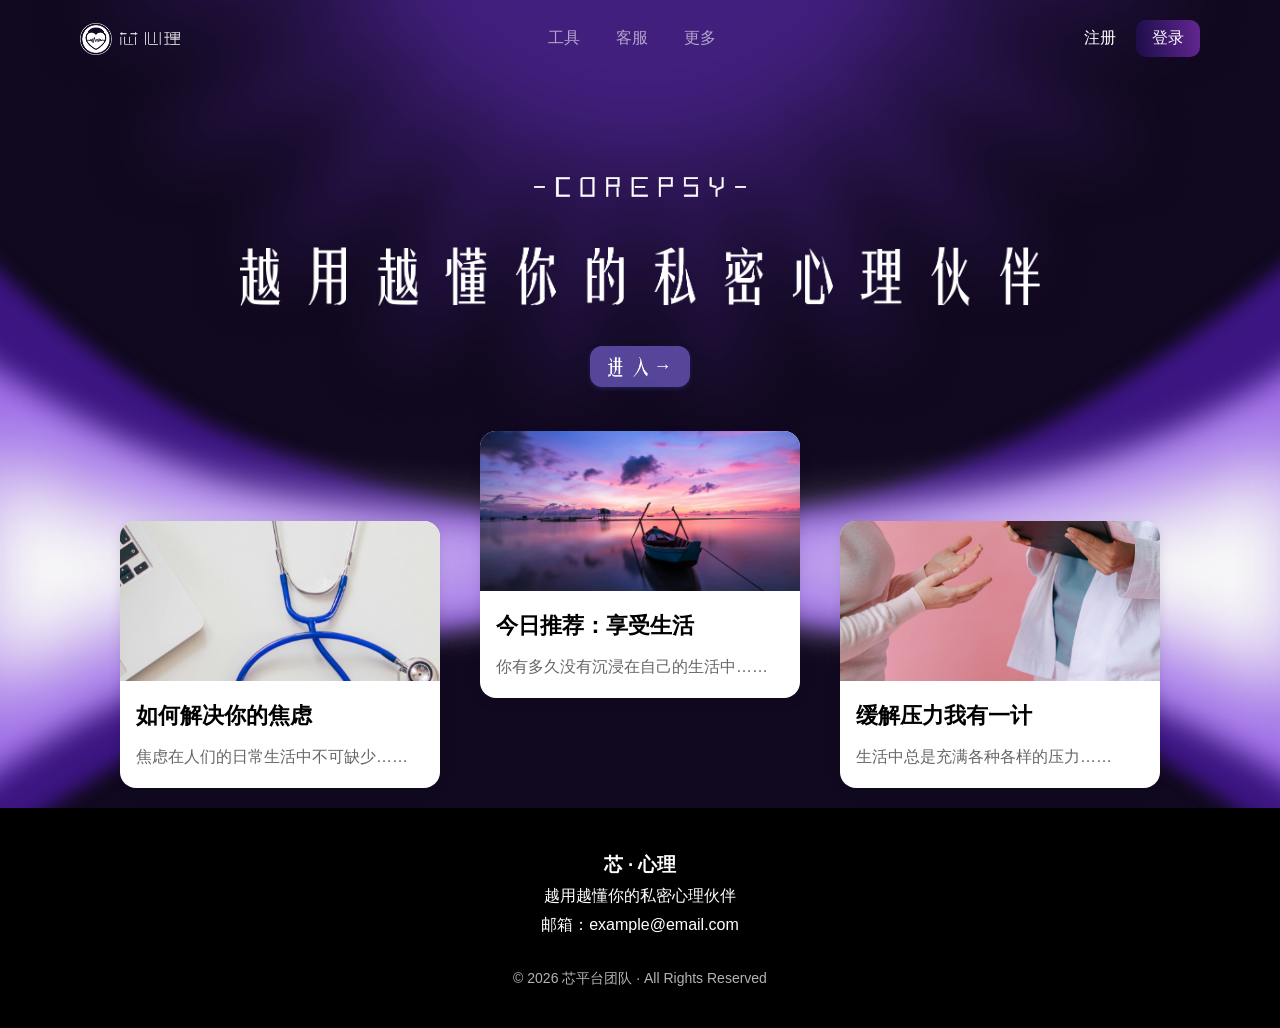
==== commit 1a078c21: "统一网站名称" ====
--- a/index.html
+++ b/index.html
@@ -1,199 +1,92 @@
 <!DOCTYPE html>
 <html lang="zh">
 <head>
-    <meta charset="UTF-8">
-    <meta name="viewport" content="width=device-width, initial-scale=1.0, maximum-scale=1.5, user-scalable=yes">
-    <title>芯 · 心理</title>
-    <!-- Font Awesome 6 图标库 -->
-    <link rel="icon" href="./icon/黑色单logo.svg" type="image/svg+xml">
-    <link rel="stylesheet" href="https://cdnjs.cloudflare.com/ajax/libs/font-awesome/6.0.0-beta3/css/all.min.css">
-    <link rel="stylesheet" href="css/main.css">
+<meta charset="UTF-8">
+<meta name="viewport" content="width=device-width, initial-scale=1.0">
+<title>芯 · 心理</title>
+<link rel="icon" href="icon/黑色单logo.svg" type="image/svg+xml">
+<link rel="stylesheet" href="css/indexn.css">
+
 </head>
+
 <body>
-    <div class="container">
-        <!-- 主站点页头 (Logo、导航、登录) -->
-        <header class="site-header">
-            <a href="#" class="logo-area">
-                <span class="logo-icon">
-                    <img src="./icon/白色单logo.svg" alt="芯·心理 Logo" style="width: 100%; height: 100%; object-fit: contain;">
-                </span>
-                <span class="logo-text">芯</span>
-            </a>
-            <nav class="main-nav">
-                <ul>
-                    <li><a href="#">首页</a></li>
-                    <li><a href="#">自测</a></li>
-                    <li><a href="#">社区</a></li>
-                    <li><a href="#">咨询</a></li>
-                    <li><a href="#">客服</a></li>
-                </ul>
-            </nav>
-            <div class="auth-buttons">
-                <a href="auth.html?mode=login" class="btn-login">登录</a>
-                <a href="auth.html?mode=register" class="btn-signup">注册</a>
-            </div>
-        </header>
+<img src="bg/太阳.png" class="top-bg">
 
-        <!-- 轮播图区域 -->
-        <section class="carousel" aria-label="心理健康轮播图">
-            <div class="carousel-arrow carousel-arrow-left" id="prevSlide">
-                <i class="fas fa-chevron-left"></i>
-            </div>
-            <div class="carousel-arrow carousel-arrow-right" id="nextSlide">
-                <i class="fas fa-chevron-right"></i>
-            </div>
+<header class="header">
+    <div class="logo">
+    <img src="icon/白色单logo.svg" class="logo-icon" alt="核心logo">
+    <img src="icon/白中文.svg" class="logo-font-svg" alt="装饰svg">
+    </div>
+        
+        <div class="menu">
+            <a href="#">工具</a>
+            <a href="#">客服</a>
+            <a href="#">更多</a>
+        </div>
 
-            <div class="carousel-slides">
-                <div class="carousel-slide active">
-                    <h2>拥抱内在 · 绿意心安</h2>
-                    <p>专业心理支持 · 陪伴每一步</p>
-                </div>
-                <div class="carousel-slide">
-                    <h2>倾听内心声音</h2>
-                    <p>从这里开始自我关怀</p>
-                </div>
-                <div class="carousel-slide">
-                    <h2>24小时陪伴</h2>
-                    <p>心理热线 · 随时守候</p>
-                </div>
-            </div>
+        <div class="auth">
+            <a href="login.html?mode=register" class="register">注册</a>
+            <a href="login.html?mode=login" class="login">登录</a>
 
-            <div class="carousel-dots">
-                <span class="dot active" data-index="0"></span>
-                <span class="dot" data-index="1"></span>
-                <span class="dot" data-index="2"></span>
-            </div>
-        </section>
+        </div>
+  
+</header>
 
-        <!-- 四大功能模块 -->
-        <section class="modules-grid" aria-label="主要功能模块">
-            <a href="#" class="module-card" aria-label="心理自测">
-                <div class="module-icon"><i class="fas fa-clipboard-list"></i></div>
-                <div class="module-text">
-                    <h3>自测</h3>
-                    <p>专业量表 · 匿名测评</p>
-                </div>
-            </a>
-            <a href="community.html" class="module-card" aria-label="交流社区">
-                <div class="module-icon"><i class="fas fa-users"></i></div>
-                <div class="module-text">
-                    <h3>社区</h3>
-                    <p>温暖互助 · 倾听故事</p>
-                </div>
-            </a>
-            <a href="consult.html" class="module-card" aria-label="心理咨询">
-                <div class="module-icon"><i class="fas fa-comment-dots"></i></div>
-                <div class="module-text">
-                    <h3>咨询</h3>
-                    <p>专家1v1 · 保密安全</p>
-                </div>
-            </a>
-            <a href="#" class="module-card" aria-label="在线客服">
-                <div class="module-icon"><i class="fas fa-headset"></i></div>
-                <div class="module-text">
-                    <h3>客服</h3>
-                    <p>7x24小时 · 随时响应</p>
-                </div>
-            </a>
-        </section>
 
-        <!-- 推荐内容区域 -->
-        <section class="recommend-section">
-            <h2 class="section-title">🌱 今日推荐</h2>
-            <div class="recommend-list">
-                <div class="recommend-item">
-                    <div class="recommend-icon"><i class="fas fa-heart-pulse"></i></div>
-                    <div class="recommend-content">
-                        <h4>缓解焦虑的五个 grounding 技巧</h4>
-                        <p>回到当下 · 简单易行的小练习，由心理师推荐</p>
-                    </div>
-                </div>
-                <div class="recommend-item">
-                    <div class="recommend-icon"><i class="fas fa-brain"></i></div>
-                    <div class="recommend-content">
-                        <h4>正念冥想：每日10分钟重启</h4>
-                        <p>跟着音频引导，培养内在平静</p>
-                    </div>
-                </div>
-                <div class="recommend-item">
-                    <div class="recommend-icon"><i class="fas fa-hand-holding-heart"></i></div>
-                    <div class="recommend-content">
-                        <h4>如何支持有心理困扰的亲友</h4>
-                        <p>倾听 · 陪伴 · 不批判 —— 实用沟通指南</p>
-                    </div>
-                </div>
-            </div>
-        </section>
-        <div class="green-decor"></div>
-        <footer class="footer-note">
-            <i class="fas fa-leaf"></i> 芯 · 越用越懂你的私密心理伙伴 <i class="fas fa-leaf"></i>
-        </footer>
+<section class="hero">
+    <img src="icon/白英文.svg" class="english">
+    <img src="photo/越用越懂你的私密心理伙伴.png" class="ziti">
+    <button class="enter" onclick="location.href='denglu.html'" >
+        <img src= "font/进入.png" alt="" style="width: 40px; height: 20px; vertical-align: middle;">
+        →</button>
+</section>
+<section class="middle-img">
+    <img src="bg/沙漏.png">
+</section>
+
+<section class="cards">
+
+    <div class="card">
+        <img src="photo/img1.png">
+        <h3>如何解决你的焦虑</h3>
+        <p>焦虑在人们的日常生活中不可缺少……</p>
     </div>
 
-    <!-- 轮播交互 JavaScript (保持不变) -->
-    <script>
-        (function() {
-            const slides = document.querySelectorAll('.carousel-slide');
-            const dots = document.querySelectorAll('.dot');
-            const prevBtn = document.getElementById('prevSlide');
-            const nextBtn = document.getElementById('nextSlide');
-            let currentIndex = 0;
-            let intervalId;
+    <div class="card">
+        <img src="photo/img2.png">
+        <h3>今日推荐：享受生活</h3>
+        <p>你有多久没有沉浸在自己的生活中……</p>
+    </div>
 
-            function showSlide(index) {
-                if (index < 0) index = slides.length - 1;
-                if (index >= slides.length) index = 0;
+    <div class="card">
+        <img src="photo/img3.png">
+        <h3>缓解压力我有一计</h3>
+        <p>生活中总是充满各种各样的压力……</p>
+    </div>
 
-                slides.forEach((slide, i) => {
-                    slide.classList.toggle('active', i === index);
-                });
-                dots.forEach((dot, i) => {
-                    dot.classList.toggle('active', i === index);
-                });
-                currentIndex = index;
-            }
+</section>
 
-            function nextSlide() {
-                showSlide(currentIndex + 1);
-            }
 
-            function prevSlide() {
-                showSlide(currentIndex - 1);
-            }
 
-            function startAutoPlay() {
-                intervalId = setInterval(nextSlide, 4000);
-            }
+<footer class="footer">
 
-            function stopAutoPlay() {
-                clearInterval(intervalId);
-            }
+<div class="footer-content">
 
-            prevBtn.addEventListener('click', () => {
-                prevSlide();
-                stopAutoPlay();
-                startAutoPlay();
-            });
-            nextBtn.addEventListener('click', () => {
-                nextSlide();
-                stopAutoPlay();
-                startAutoPlay();
-            });
+<h3>芯 · 心理</h3>
 
-            dots.forEach((dot, idx) => {
-                dot.addEventListener('click', () => {
-                    showSlide(idx);
-                    stopAutoPlay();
-                    startAutoPlay();
-                });
-            });
+<p>越用越懂你的私密心理伙伴</p>
 
-            const carousel = document.querySelector('.carousel');
-            carousel.addEventListener('mouseenter', stopAutoPlay);
-            carousel.addEventListener('mouseleave', startAutoPlay);
+<p>邮箱：example@email.com</p>
 
-            startAutoPlay();
-        })();
-    </script>
+</div>
+
+<div class="copyright">
+
+<p>© 2026 芯平台团队 · All Rights Reserved</p>
+
+</div>
+
+</footer>
+
 </body>
 </html>
--- a/css/indexn.css
+++ b/css/indexn.css
@@ -0,0 +1,288 @@
+*{
+    margin:0;
+    padding:0;
+    box-sizing:border-box;
+}
+
+body{
+    font-family: "Inter", sans-serif;
+    background:#11091F;
+}
+
+.top-bg{
+    position:absolute;
+    top:0;
+    left:0;
+    width:100%;
+    z-index:-1;
+}
+
+
+/* 导航栏 */
+.header{
+    display: flex;
+    align-items: center;          /* 垂直居中 */
+    justify-content: space-between; 
+    width:100%;
+    padding:20px 80px;
+}
+/* Logo 容器自适应布局 */
+.logo {
+  font-weight:bold;
+  font-size:20px;
+  color:#9e6de7;
+  white-space: nowrap; /* 防止整体折行 */
+  display: flex;       /* 弹性布局，让SVG和文字对齐 */
+  align-items: center; /* 垂直居中 */
+  gap: 8px;            /* 元素间间距，替代margin更灵活 */
+  flex-shrink: 0;      /* 防止容器被挤压变形 */
+  padding: 2px 0;      /* 少量内边距，优化点击区域 */
+}
+
+/* 核心logo SVG 自适应 */
+.logo-icon {
+  width: clamp(24px, 3vw, 32px); /* 自适应尺寸：最小24px，最大32px，随屏幕宽度变化 */
+  height: auto;                  /* 保持SVG宽高比 */
+  object-fit: contain;           /* 防止SVG变形 */
+  /* SVG 颜色修改：核心属性（需SVG本身无内嵌fill颜色） */
+  fill: currentColor;            /* 继承父元素颜色（#9e6de7），也可直接写#9e6de7 */
+}
+
+/* 装饰性中文SVG 自适应 */
+.logo-font-svg {
+  width: clamp(40px, 5vw, 60px); /* 按比例自适应，比核心logo大 */
+  height: auto;
+  object-fit: contain;
+  /* 自定义SVG颜色（比如改成深灰色） */
+  fill: #333;
+  /* 可选：hover时变色 */
+  transition: fill 0.2s;
+}
+
+.logo:hover .logo-font-svg {
+  fill: #9e6de7; /* hover时和文字同色 */
+}
+
+/* 文字自适应（可选） */
+.logo-text {
+  font-size: clamp(16px, 2vw, 20px); /* 文字大小随屏幕自适应 */
+}
+
+/* 小屏幕适配（可选） */
+@media (max-width: 480px) {
+  .logo {
+    gap: 4px; /* 小屏幕缩小间距 */
+  }
+  .logo-font-svg {
+    width: clamp(30px, 4vw, 40px); /* 小屏幕进一步缩小装饰SVG */
+  }
+}
+.nav{
+    display:flex;
+    justify-content:space-between;
+    align-items:center;
+}
+
+.menu a{
+    color:rgba(255,255,255,0.6);
+    margin:0 16px;
+    text-decoration:none;
+    position: center;
+}
+
+.auth{
+    display:flex;
+    align-items:center;
+    gap:20px;
+}
+
+.register{
+    color:white;   text-decoration: none;  
+}
+
+.login{
+    padding:8px 16px;   text-decoration: none;  
+    border:none;
+    border-radius:10px;
+    color:white;
+    background:linear-gradient(264deg,#622792,#1C0D48);
+}
+
+.middle-img{
+    text-align:center;
+    margin:80px 0;
+    margin-top:-170px;
+    position:relative;
+    z-index:-1;
+    overflow:hidden;   /* 防止页面被撑宽 */
+}
+
+
+.middle-img img{
+    width:120%;
+    position:relative;
+    left:50%;
+    transform:translateX(-50%);
+}
+
+.sun{
+position:absolute;
+width:956px;
+height:871px;
+left:257px;
+top:-515px;
+}
+
+.rays{
+position:absolute;
+width:100%;
+height:100%;
+border-radius:50%;
+
+background:
+conic-gradient(
+rgba(255,255,255,0.3) 0deg,
+transparent 20deg,
+rgba(255,255,255,0.2) 40deg,
+transparent 60deg,
+rgba(255,255,255,0.25) 80deg,
+transparent 100deg
+);
+
+filter:blur(80px);
+}
+
+.glow{
+position:absolute;
+width:100%;
+height:100%;
+background:#9E6DE7;
+border-radius:50%;
+filter:blur(150px);
+opacity:0.7;
+}
+
+/* 主标题 */
+.hero{
+    display: flex;
+    flex-direction: column;   /* 纵向排列 */
+    align-items: center;      /* 水平居中 */
+    gap: 20px;                /* 每一行之间的间距 */
+}
+
+.hero h1{
+    font-size:64px;
+    letter-spacing:6px;
+}
+.english{
+    margin-top: 100px;
+    margin-bottom: 30px; 
+}
+.ziti{
+    width: 800px;
+    height: auto;
+}
+.enter{
+    margin-top:20px;
+    padding:10px 30px;
+    border:none;
+    border-radius:12px;
+    background:rgba(130,109,231,0.6);
+    color:white;
+    font-size:18px;
+}
+
+
+.enter {
+  text-decoration:none;
+  background: rgba(130,109,231,0.6); /* 主色填充 */
+  color: white;
+  border: none;
+  padding: 10px 18px;
+  border-radius: 12px;
+  cursor: pointer;
+  font-size: 18px;
+  white-space: nowrap;
+  transition: all 0.2s ease;
+  flex-shrink: 0;
+  /* 轻微阴影，突出主次 */
+  box-shadow: 0 2px 4px rgba(79, 109, 245, 0.2);
+}
+
+.enter:hover {
+  background: #8759d8; /* 加深主色，hover反馈 */
+  box-shadow: 0 4px 8px rgba(79, 109, 245, 0.3); /* 阴影放大 */
+  transform: translateY(-1px); /* 轻微上浮，交互更生动 */
+}
+
+
+/* 卡片 */
+.cards{
+    display:flex;
+    justify-content:center;
+    gap:40px;
+
+    position:relative;
+    z-index:2;
+
+    margin-top:-450px;
+}
+
+.card{
+    width:320px;
+    background:white;
+    border-radius:16px;
+    overflow:hidden;
+    box-shadow:0 4px 12px rgba(0,0,0,0.1);
+}
+
+.card img{
+    width:100%;
+    height:160px;
+    object-fit:cover;
+}
+.card:nth-child(2){
+    transform:translateY(-90px);
+}
+.card h3{
+    font-size:22px;
+    padding:16px;
+}
+
+.card p{
+    padding:0 16px 20px;
+    color:#666;
+}
+
+
+.footer{
+margin-top:20px;
+background:black;
+
+color:white;
+
+padding:40px 10%;
+
+text-align:center;
+
+}
+
+.footer-content{
+
+max-width:800px;
+
+margin:auto;
+
+line-height:1.8;
+
+}
+
+.copyright{
+
+margin-top:30px;
+
+font-size:14px;
+
+opacity:0.7;
+
+}
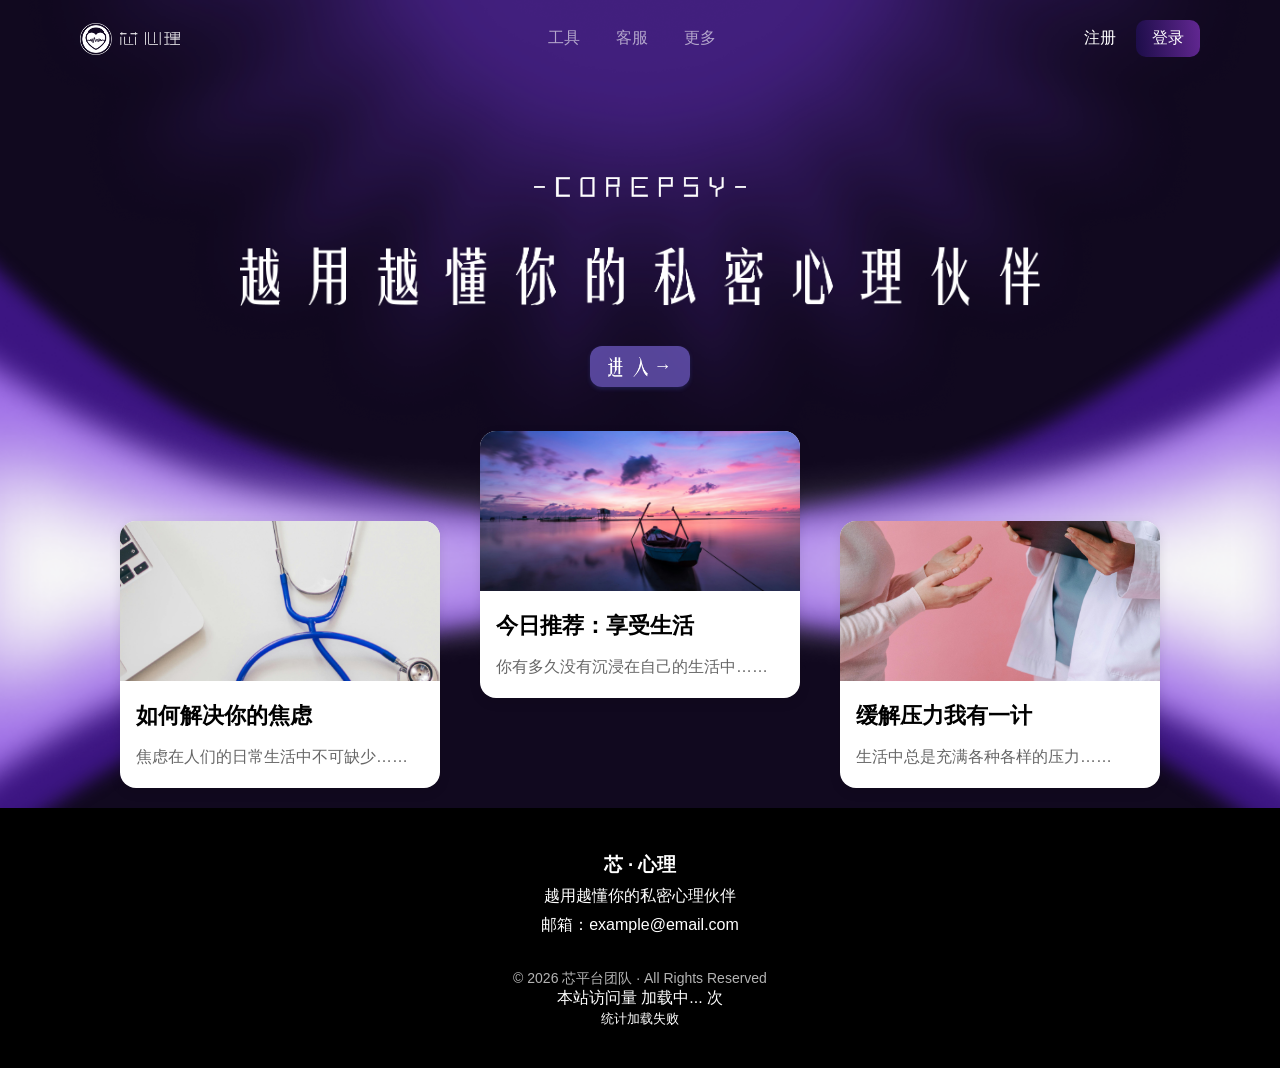
==== commit 5be5b56e: "增加浏览量显示" ====
--- a/index.html
+++ b/index.html
@@ -86,6 +86,31 @@
 
 </div>
 
+<div class="stats">
+  本站访问量 <span id="gc-visitors">加载中...</span> 次
+</div>
+
+<script data-goatcounter="https://yongmon.goatcounter.com/count"
+        async src="https://gc.zgo.at/count.js"></script>
+
+<small id="gc-count"></small>
+
+<script>
+window.goatcounter = {
+    path: function(p) { return location.pathname; }
+};
+
+fetch("https://yongmon.goatcounter.com/counter/TOTAL.json")
+.then(r => r.json())
+.then(data => {
+    document.getElementById("gc-count").innerText =
+        data.count + " 次访问";
+})
+.catch(() => {
+    document.getElementById("gc-count").innerText =
+        "统计加载失败";
+});
+</script>
 </footer>
 
 </body>
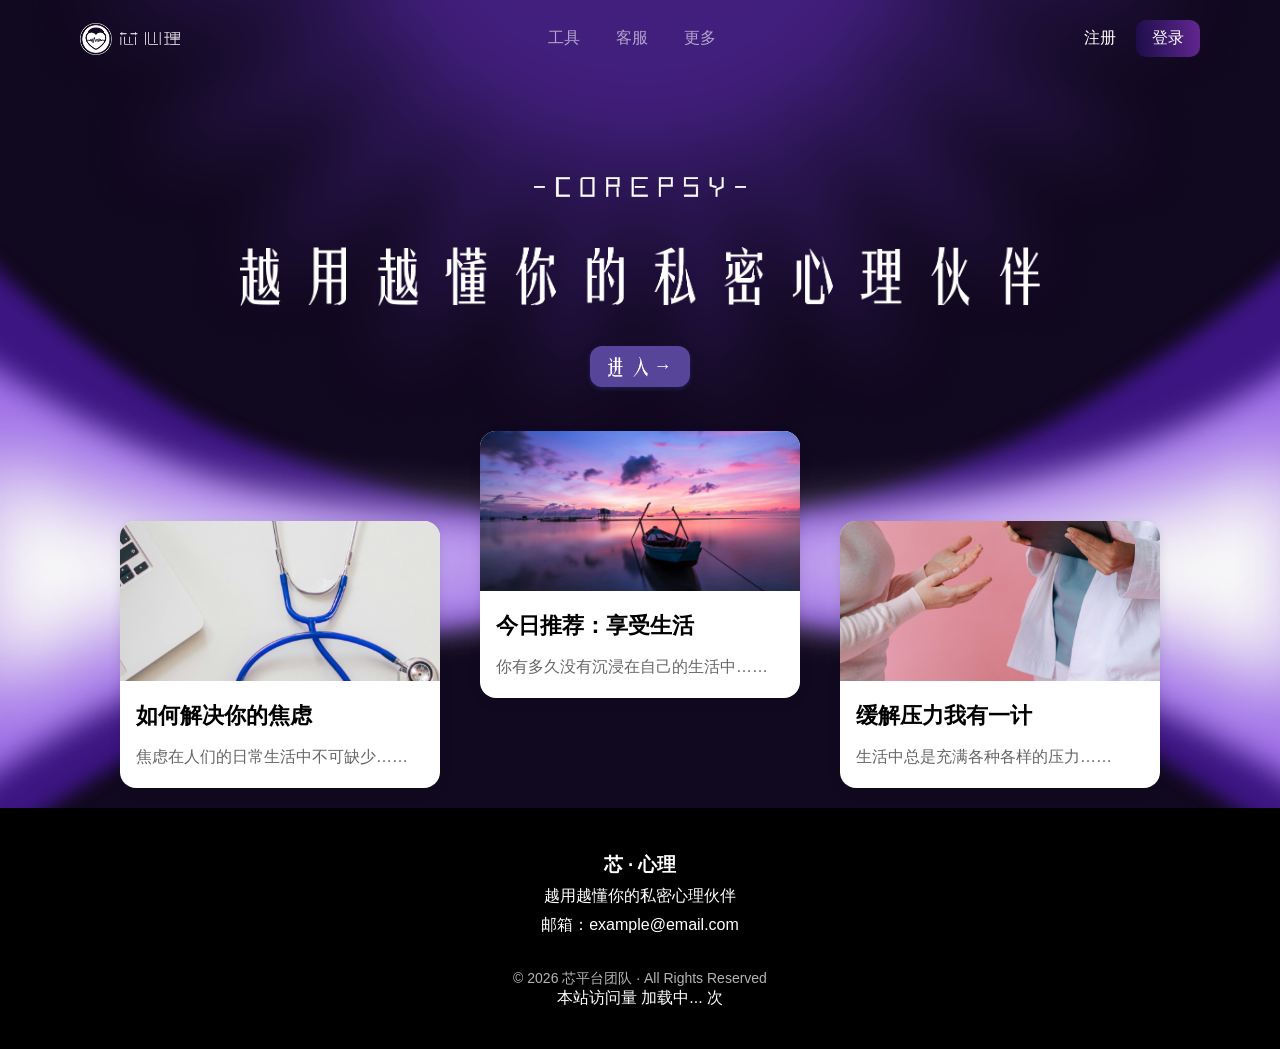
==== commit 12abdf00: "修改，仅后台显示" ====
--- a/index.html
+++ b/index.html
@@ -95,21 +95,9 @@
 
 <small id="gc-count"></small>
 
-<script>
-window.goatcounter = {
-    path: function(p) { return location.pathname; }
-};
-
-fetch("https://yongmon.goatcounter.com/counter/TOTAL.json")
-.then(r => r.json())
-.then(data => {
-    document.getElementById("gc-count").innerText =
-        data.count + " 次访问";
-})
-.catch(() => {
-    document.getElementById("gc-count").innerText =
-        "统计加载失败";
-});
+<script
+  data-goatcounter="https://yongmon.goatcounter.com/count"
+  async src="https://gc.zgo.at/count.js">
 </script>
 </footer>
 
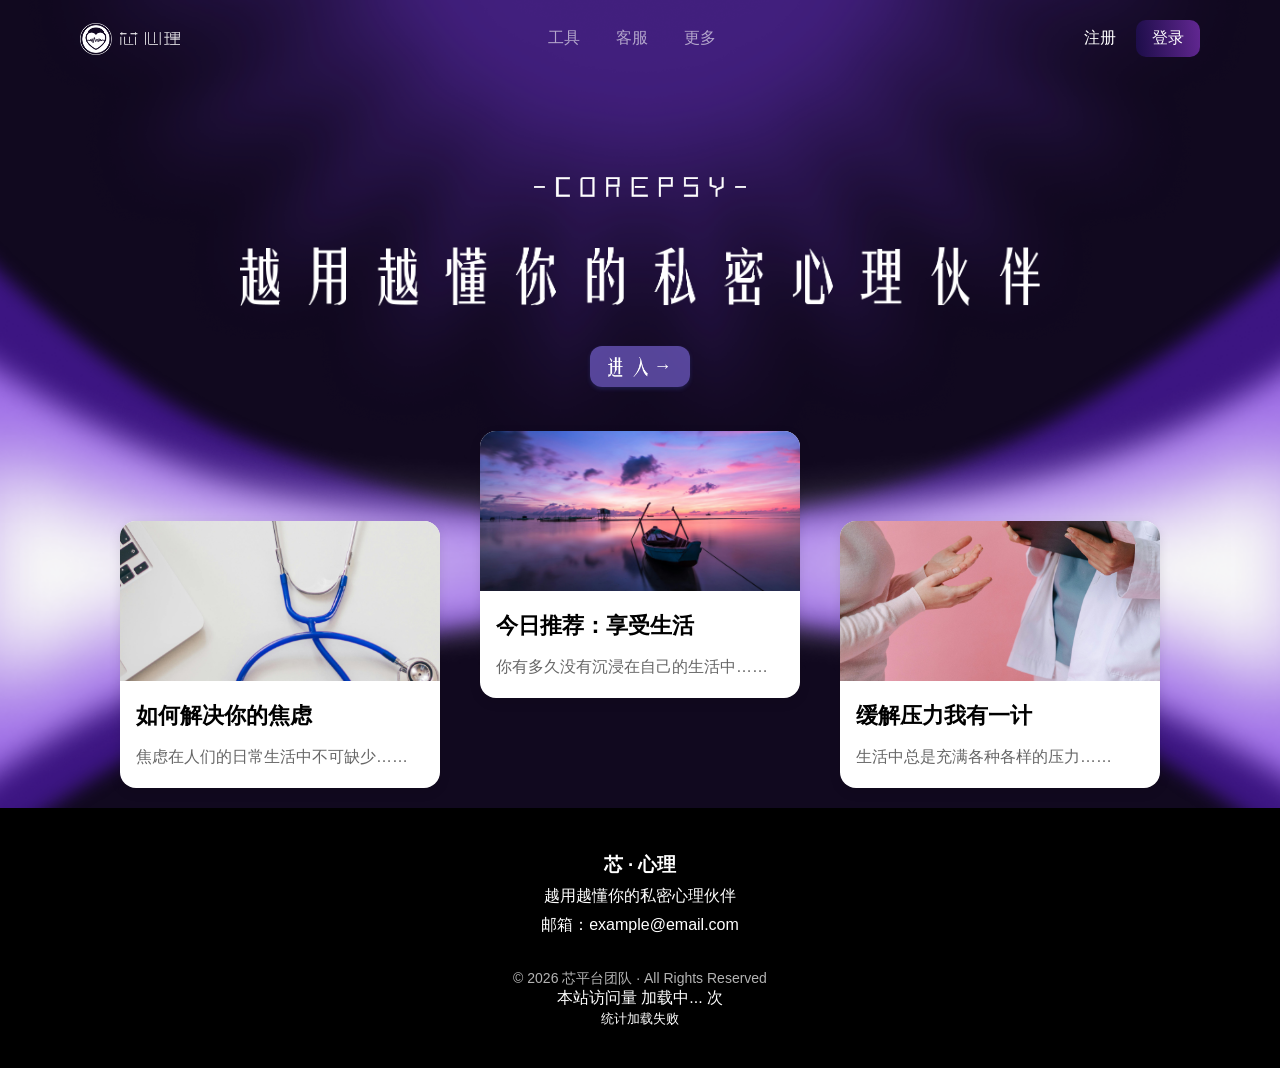
==== commit 45490e40: "Test:页面显示浏览量" ====
--- a/index.html
+++ b/index.html
@@ -94,7 +94,22 @@
         async src="https://gc.zgo.at/count.js"></script>
 
 <small id="gc-count"></small>
+<script>
+window.goatcounter = {
+    path: function(p) { return location.pathname; }
+};
 
+fetch("https://yongmon.goatcounter.com/counter/TOTAL.json")
+.then(r => r.json())
+.then(data => {
+    document.getElementById("gc-count").innerText =
+        data.count + " 次访问";
+})
+.catch(() => {
+    document.getElementById("gc-count").innerText =
+        "统计加载失败";
+});
+</script>
 <script
   data-goatcounter="https://yongmon.goatcounter.com/count"
   async src="https://gc.zgo.at/count.js">
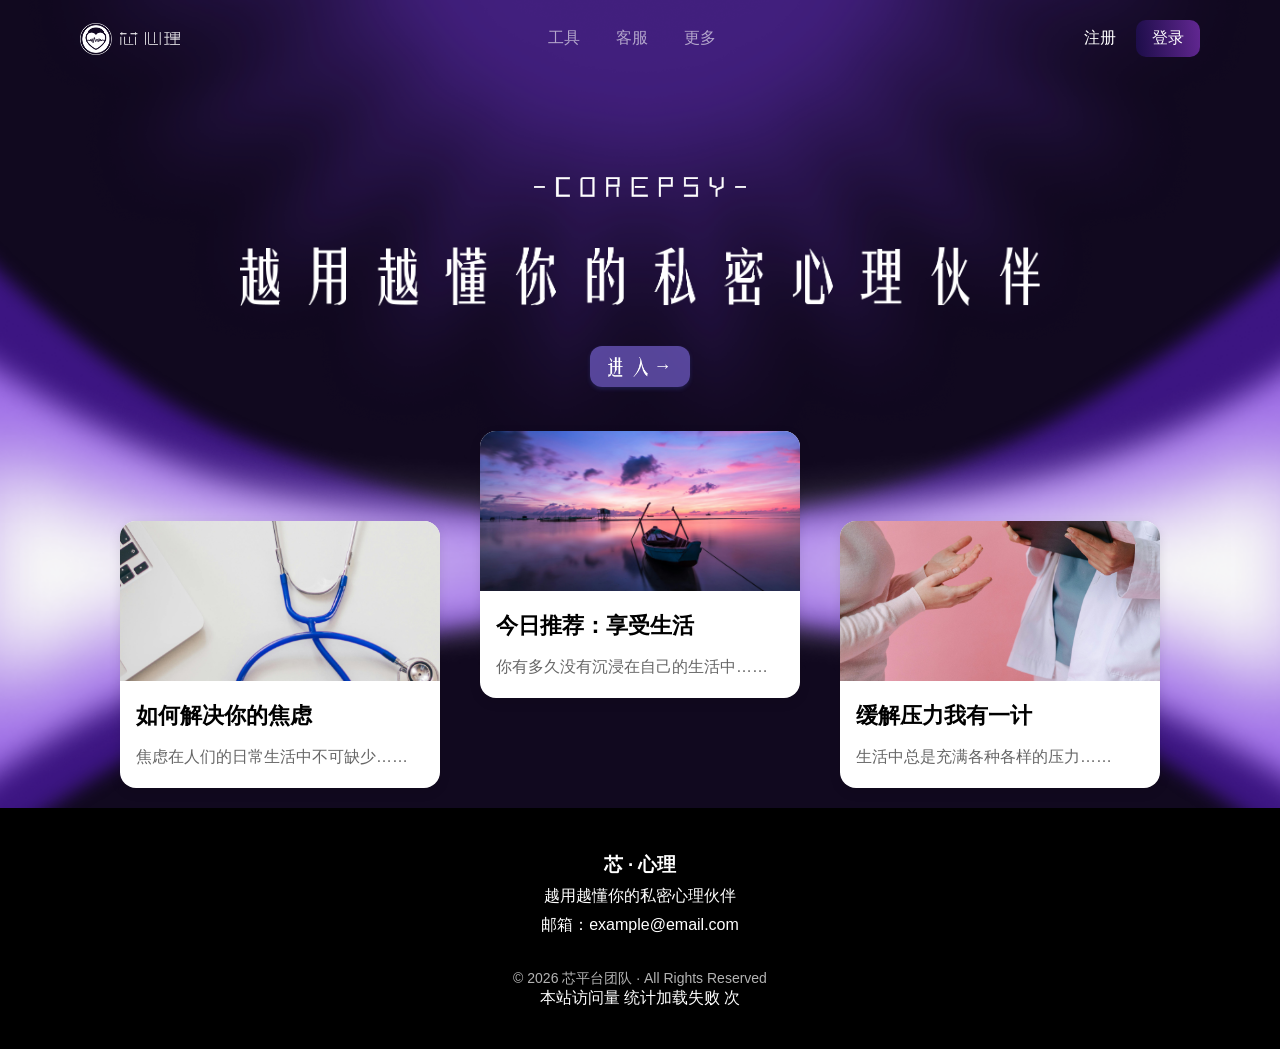
==== commit bddff4ed: "修改显示统计量" ====
--- a/index.html
+++ b/index.html
@@ -87,7 +87,7 @@
 </div>
 
 <div class="stats">
-  本站访问量 <span id="gc-visitors">加载中...</span> 次
+  本站访问量 <span id="gc-count">加载中...</span> 次
 </div>
 
 <script data-goatcounter="https://yongmon.goatcounter.com/count"
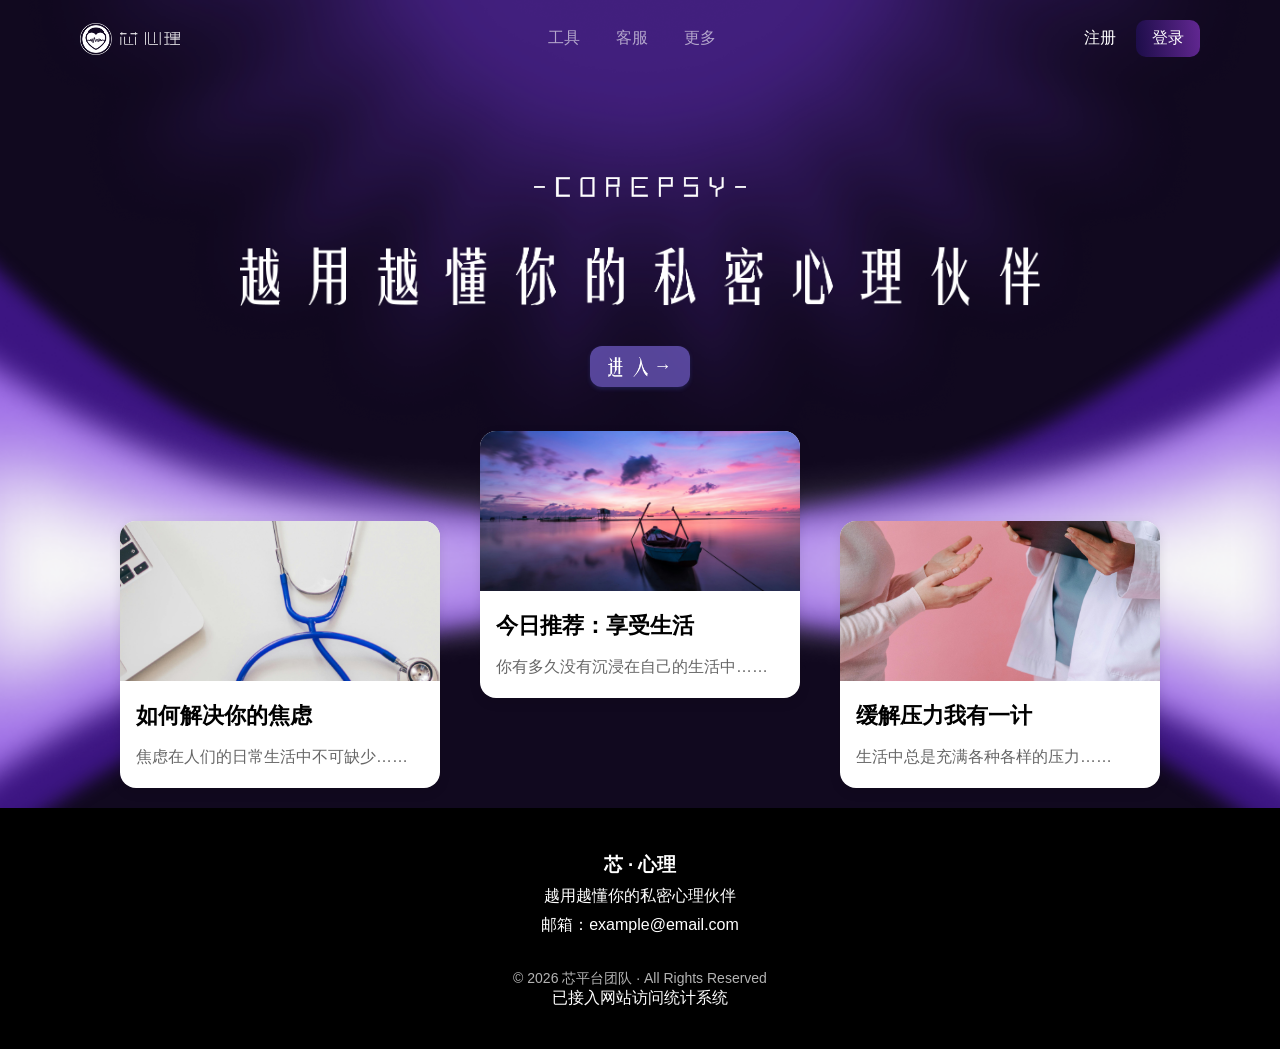
==== commit 6f15cb99: "更改页脚，不显示访问量" ====
--- a/index.html
+++ b/index.html
@@ -85,31 +85,10 @@
 <p>© 2026 芯平台团队 · All Rights Reserved</p>
 
 </div>
-
 <div class="stats">
-  本站访问量 <span id="gc-count">加载中...</span> 次
+  已接入网站访问统计系统
 </div>
 
-<script data-goatcounter="https://yongmon.goatcounter.com/count"
-        async src="https://gc.zgo.at/count.js"></script>
-
-<small id="gc-count"></small>
-<script>
-window.goatcounter = {
-    path: function(p) { return location.pathname; }
-};
-
-fetch("https://yongmon.goatcounter.com/counter/TOTAL.json")
-.then(r => r.json())
-.then(data => {
-    document.getElementById("gc-count").innerText =
-        data.count + " 次访问";
-})
-.catch(() => {
-    document.getElementById("gc-count").innerText =
-        "统计加载失败";
-});
-</script>
 <script
   data-goatcounter="https://yongmon.goatcounter.com/count"
   async src="https://gc.zgo.at/count.js">
